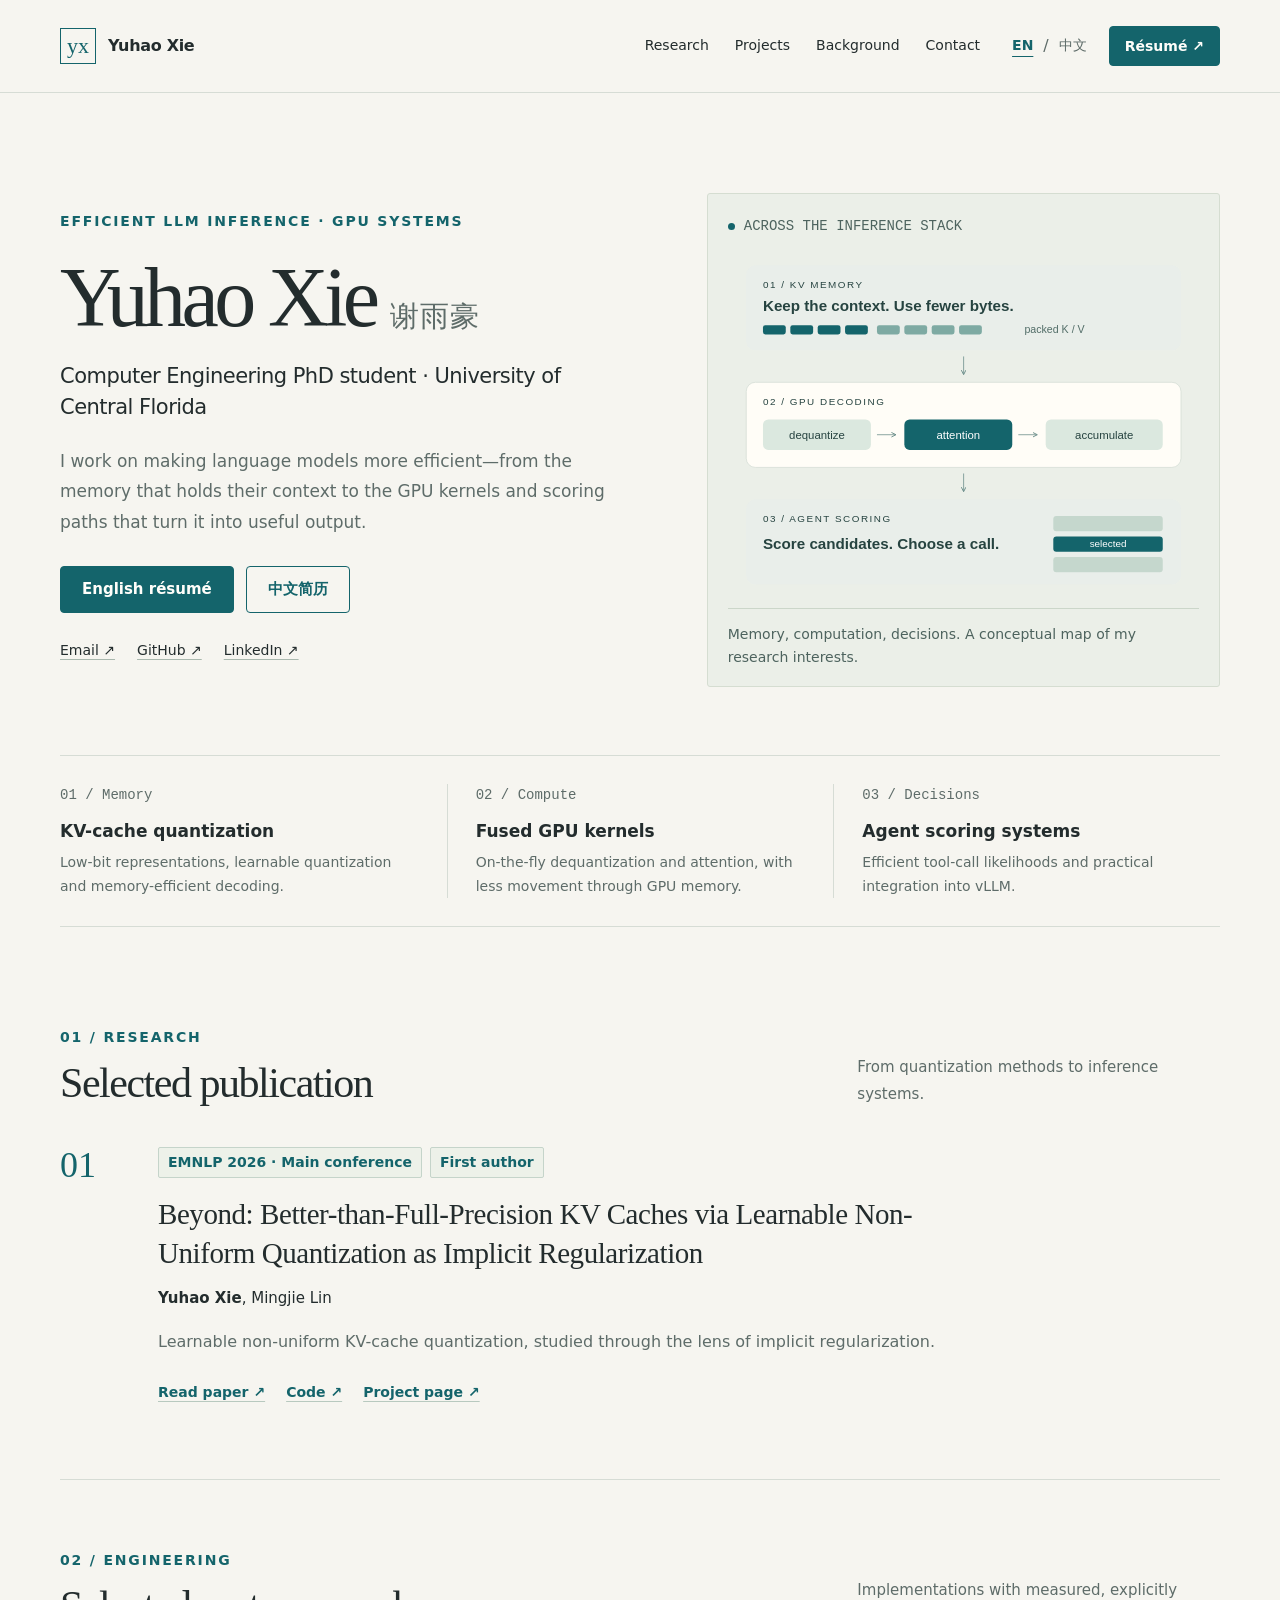
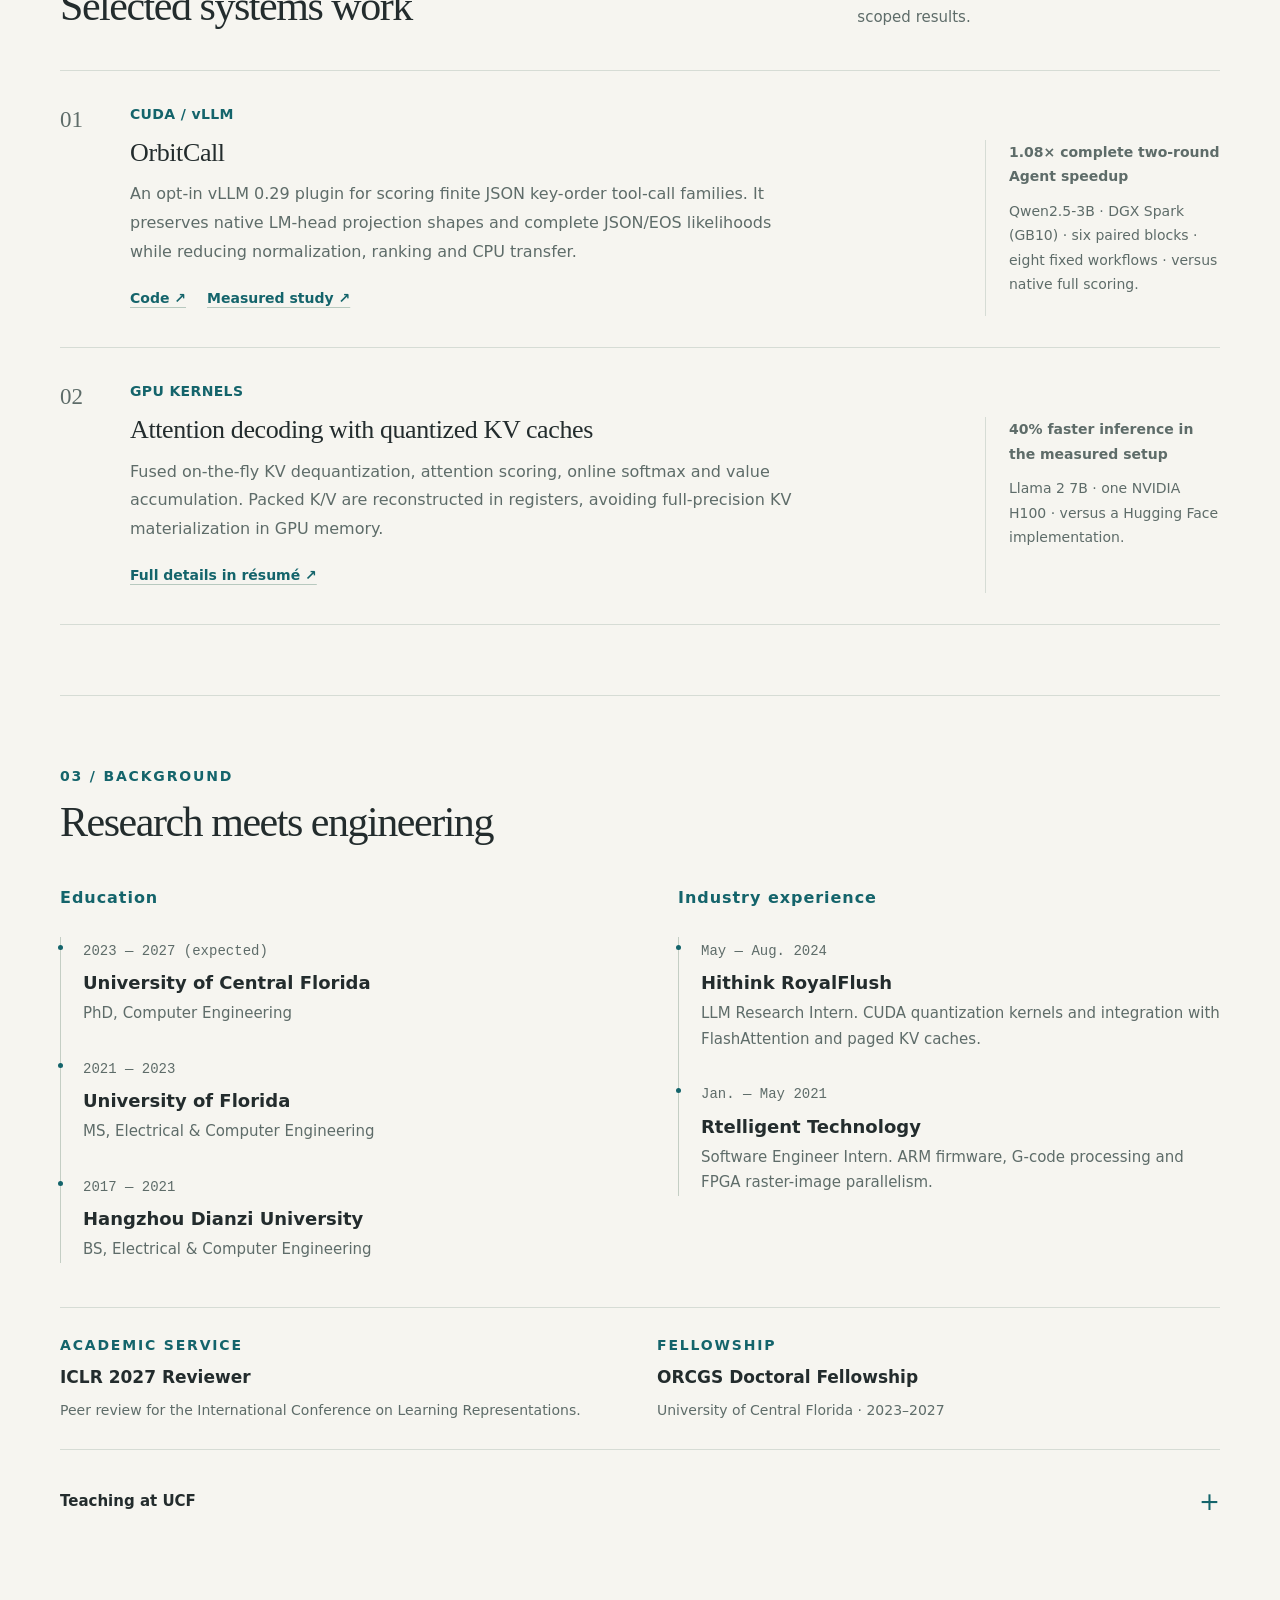
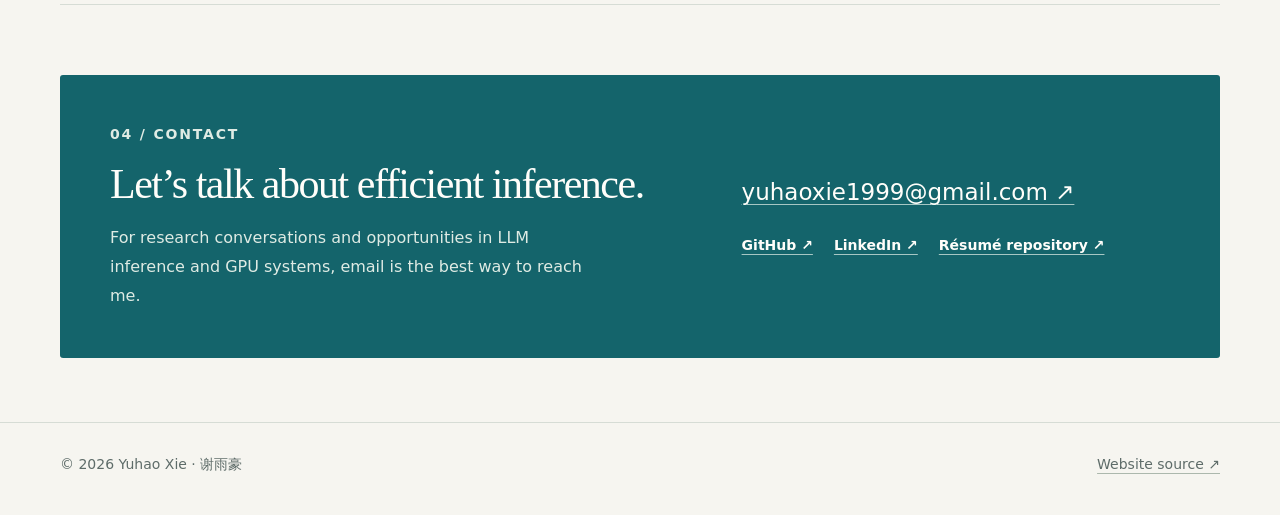
==== index.html @ 45a98099 "Launch bilingual academic website" ====
<!doctype html>
<html lang="en">
<head>
  <meta charset="utf-8"><meta name="viewport" content="width=device-width, initial-scale=1">
  <title>Yuhao Xie | LLM Inference &amp; GPU Systems</title><meta name="description" content="Yuhao Xie, Computer Engineering PhD student at UCF. Research in efficient LLM inference, KV-cache quantization, CUDA kernels and Agent scoring.">
  <meta name="theme-color" content="#14646b"><meta name="color-scheme" content="light">
  <link rel="canonical" href="https://wsxhjnb1.github.io/"><link rel="alternate" hreflang="en" href="https://wsxhjnb1.github.io/"><link rel="alternate" hreflang="zh-CN" href="https://wsxhjnb1.github.io/zh/"><link rel="alternate" hreflang="x-default" href="https://wsxhjnb1.github.io/">
  <meta property="og:type" content="website"><meta property="og:title" content="Yuhao Xie | LLM Inference &amp; GPU Systems"><meta property="og:description" content="Yuhao Xie, Computer Engineering PhD student at UCF. Research in efficient LLM inference, KV-cache quantization, CUDA kernels and Agent scoring."><meta property="og:url" content="https://wsxhjnb1.github.io/">
  <link rel="icon" href="assets/favicon.svg" type="image/svg+xml"><link rel="stylesheet" href="assets/styles.css">
</head>
<body>
<a class="skip-link" href="#main">Skip to content</a>
<header class="site-header"><div class="container header-inner">
  <a class="brand" href="./" aria-label="Yuhao Xie"><span class="brand-mark" aria-hidden="true">yx</span><span class="brand-name">Yuhao Xie</span></a>
  <nav class="site-nav" aria-label="Main navigation"><a href="#research" class="">Research</a><a href="#projects" class="">Projects</a><a href="#background" class="">Background</a><a href="#contact" class="">Contact</a></nav>
  <div class="header-actions"><div class="language-switch" aria-label="Language"><a href="./" lang="en" aria-current="page">EN</a><span aria-hidden="true">/</span><a href="zh/" lang="zh-CN">中文</a></div><a href="assets/resume/yuhao_xie_resume_en.pdf" class="button button-small">Résumé ↗</a></div>
</div></header>
<main id="main"><div class="container">
  <section class="hero" aria-labelledby="name"><div class="hero-copy">
    <p class="eyebrow">EFFICIENT LLM INFERENCE · GPU SYSTEMS</p><h1 id="name" class="name">Yuhao Xie<span class="native-name">谢雨豪</span></h1>
    <p class="hero-role">Computer Engineering PhD student · University of Central Florida</p><p class="hero-lead">I work on making language models more efficient—from the memory that holds their context to the GPU kernels and scoring paths that turn it into useful output.</p>
    <div class="hero-actions"><a href="assets/resume/yuhao_xie_resume_en.pdf" class="button">English résumé</a><a href="assets/resume/yuhao_xie_resume_zh.pdf" class="button button-outline">中文简历</a></div>
    <div class="hero-links"><a href="mailto:yuhaoxie1999@gmail.com" class="">Email ↗</a><a href="https://github.com/wsxhjnb1" class="">GitHub ↗</a><a href="https://www.linkedin.com/in/yuhao-xie/" class="">LinkedIn ↗</a></div>
  </div><aside class="hero-figure" aria-label="Research focus"><div class="figure-topline"><span class="status-dot" aria-hidden="true"></span>ACROSS THE INFERENCE STACK</div><svg class="focus-diagram" viewBox="0 0 620 470" role="img" aria-labelledby="diagram-title diagram-desc">
<title id="diagram-title">Memory, compute and decisions</title>
<desc id="diagram-desc">A conceptual research map linking compact KV memory, fused GPU decoding, and Agent tool-call scoring. This is not a benchmark chart.</desc>
<defs><marker id="arrow" markerWidth="7" markerHeight="7" refX="5" refY="3" orient="auto"><path d="M0 0L6 3L0 6" fill="none" stroke="#668a87" stroke-width="1.2"/></marker></defs>
<g font-family="Segoe UI,Arial,sans-serif" fill="#264340">
<rect x="24" y="24" width="572" height="112" rx="12" fill="#e9eeea"/>
<text x="46" y="54" font-size="13" letter-spacing="2">01 / KV MEMORY</text>
<text x="46" y="84" font-size="20" font-weight="600">Keep the context. Use fewer bytes.</text>
<g fill="#14646b"><rect x="46" y="103" width="30" height="12" rx="3"/><rect x="82" y="103" width="30" height="12" rx="3"/><rect x="118" y="103" width="30" height="12" rx="3"/><rect x="154" y="103" width="30" height="12" rx="3"/></g>
<g fill="#7eaaa3"><rect x="196" y="103" width="30" height="12" rx="3"/><rect x="232" y="103" width="30" height="12" rx="3"/><rect x="268" y="103" width="30" height="12" rx="3"/><rect x="304" y="103" width="30" height="12" rx="3"/></g>
<text x="390" y="113" font-size="14" fill="#526d68">packed K / V</text>
<path d="M310 144V167" stroke="#668a87" fill="none" marker-end="url(#arrow)"/>
<rect x="24" y="178" width="572" height="112" rx="12" fill="#fffdf7" stroke="#d4ddd5"/>
<text x="46" y="208" font-size="13" letter-spacing="2">02 / GPU DECODING</text>
<rect x="46" y="227" width="142" height="40" rx="7" fill="#dbe8df"/><text x="117" y="252" text-anchor="middle" font-size="15">dequantize</text>
<path d="M196 247H220" stroke="#668a87" fill="none" marker-end="url(#arrow)"/>
<rect x="232" y="227" width="142" height="40" rx="7" fill="#14646b"/><text x="303" y="252" text-anchor="middle" font-size="15" fill="white">attention</text>
<path d="M382 247H406" stroke="#668a87" fill="none" marker-end="url(#arrow)"/>
<rect x="418" y="227" width="154" height="40" rx="7" fill="#dbe8df"/><text x="495" y="252" text-anchor="middle" font-size="15">accumulate</text>
<path d="M310 298V321" stroke="#668a87" fill="none" marker-end="url(#arrow)"/>
<rect x="24" y="332" width="572" height="112" rx="12" fill="#e9eeea"/>
<text x="46" y="362" font-size="13" letter-spacing="2">03 / AGENT SCORING</text>
<text x="46" y="398" font-size="20" font-weight="600">Score candidates. Choose a call.</text>
<g transform="translate(428 354)"><rect width="144" height="20" rx="4" fill="#c5d7cd"/><rect y="27" width="144" height="20" rx="4" fill="#14646b"/><rect y="54" width="144" height="20" rx="4" fill="#c5d7cd"/><text x="72" y="41" text-anchor="middle" font-size="13" fill="white">selected</text></g>
</g></svg><p class="figure-caption">Memory, computation, decisions. A conceptual map of my research interests.</p></aside></section>
  <div class="research-strip"><div class="research-topic"><span class="topic-number">01 / Memory</span><h3>KV-cache quantization</h3><p>Low-bit representations, learnable quantization and memory-efficient decoding.</p></div><div class="research-topic"><span class="topic-number">02 / Compute</span><h3>Fused GPU kernels</h3><p>On-the-fly dequantization and attention, with less movement through GPU memory.</p></div><div class="research-topic"><span class="topic-number">03 / Decisions</span><h3>Agent scoring systems</h3><p>Efficient tool-call likelihoods and practical integration into vLLM.</p></div></div>
  <section class="section" id="research"><div class="section-heading"><div><p class="eyebrow">01 / RESEARCH</p><h2>Selected publication</h2></div><p class="section-note">From quantization methods to inference systems.</p></div>
    <article class="publication"><span class="publication-index" aria-hidden="true">01</span><div class="publication-body"><div class="publication-meta"><span>EMNLP 2026 · Main conference</span><span>First author</span></div>
    <h3 class="publication-title"><a href="https://wsxhjnb1.github.io/Beyond-KV-Cache/paper/Beyond.pdf" class="">Beyond: Better-than-Full-Precision KV Caches via Learnable Non-Uniform Quantization as Implicit Regularization</a></h3>
    <p class="authors"><strong>Yuhao Xie</strong>, Mingjie Lin</p><p class="publication-summary">Learnable non-uniform KV-cache quantization, studied through the lens of implicit regularization.</p>
    <div class="inline-links"><a href="https://wsxhjnb1.github.io/Beyond-KV-Cache/paper/Beyond.pdf" class="">Read paper ↗</a><a href="https://github.com/wsxhjnb1/Beyond-KV-Cache" class="">Code ↗</a><a href="https://wsxhjnb1.github.io/Beyond-KV-Cache/" class="">Project page ↗</a></div></div></article>
  </section>
  <section class="section" id="projects"><div class="section-heading"><div><p class="eyebrow">02 / ENGINEERING</p><h2>Selected systems work</h2></div><p class="section-note">Implementations with measured, explicitly scoped results.</p></div>
    <div class="work-list"><article class="work-row"><span class="work-number">01</span><div class="work-content"><p class="work-tag">CUDA / vLLM</p><h3>OrbitCall</h3><p>An opt-in vLLM 0.29 plugin for scoring finite JSON key-order tool-call families. It preserves native LM-head projection shapes and complete JSON/EOS likelihoods while reducing normalization, ranking and CPU transfer.</p><div class="work-note"><strong>1.08× complete two-round Agent speedup</strong><p>Qwen2.5-3B · DGX Spark (GB10) · six paired blocks · eight fixed workflows · versus native full scoring.</p></div><div class="inline-links"><a href="https://github.com/wsxhjnb1/OrbitCall" class="">Code ↗</a><a href="https://github.com/wsxhjnb1/OrbitCall/blob/main/evidence/vllm_agent/RESULTS.md" class="">Measured study ↗</a></div></div></article>
    <article class="work-row"><span class="work-number">02</span><div class="work-content"><p class="work-tag">GPU KERNELS</p><h3>Attention decoding with quantized KV caches</h3><p>Fused on-the-fly KV dequantization, attention scoring, online softmax and value accumulation. Packed K/V are reconstructed in registers, avoiding full-precision KV materialization in GPU memory.</p><div class="work-note"><strong>40% faster inference in the measured setup</strong><p>Llama 2 7B · one NVIDIA H100 · versus a Hugging Face implementation.</p></div><div class="inline-links"><a href="assets/resume/yuhao_xie_resume_en.pdf" class="">Full details in résumé ↗</a></div></div></article></div>
  </section>
  <section class="section" id="background"><div class="section-heading"><div><p class="eyebrow">03 / BACKGROUND</p><h2>Research meets engineering</h2></div></div>
    <div class="background-grid"><div class="background-block"><h3>Education</h3><div class="timeline"><div class="timeline-item"><span class="timeline-date">2023 — 2027 (expected)</span><h4>University of Central Florida</h4><p>PhD, Computer Engineering</p></div><div class="timeline-item"><span class="timeline-date">2021 — 2023</span><h4>University of Florida</h4><p>MS, Electrical &amp; Computer Engineering</p></div><div class="timeline-item"><span class="timeline-date">2017 — 2021</span><h4>Hangzhou Dianzi University</h4><p>BS, Electrical &amp; Computer Engineering</p></div></div></div><div class="background-block"><h3>Industry experience</h3><div class="timeline"><div class="timeline-item"><span class="timeline-date">May — Aug. 2024</span><h4>Hithink RoyalFlush</h4><p>LLM Research Intern. CUDA quantization kernels and integration with FlashAttention and paged KV caches.</p></div><div class="timeline-item"><span class="timeline-date">Jan. — May 2021</span><h4>Rtelligent Technology</h4><p>Software Engineer Intern. ARM firmware, G-code processing and FPGA raster-image parallelism.</p></div></div></div></div>
    <div class="service-row"><div class="service-item"><p class="eyebrow">ACADEMIC SERVICE</p><strong>ICLR 2027 Reviewer</strong><p>Peer review for the International Conference on Learning Representations.</p></div><div class="service-item"><p class="eyebrow">FELLOWSHIP</p><strong>ORCGS Doctoral Fellowship</strong><p>University of Central Florida · 2023–2027</p></div></div>
    <details class="teaching-details"><summary>Teaching at UCF</summary><div class="teaching-columns"><div class="teaching-group"><h4>Instructor</h4><ul><li>Aug.–Dec. 2026 · Digital Systems (EEE3342C), Computer Organization (EEL3801C)</li><li>Aug. 2024–May 2025 · Computer Organization Lab</li></ul></div><div class="teaching-group"><h4>Teaching Assistant</h4><ul><li>Aug.–Dec. 2026 · Hardware Security and Trusted Circuit Design (EEE4346C)</li><li>May–Aug. 2025 · Junior Design</li></ul></div></div></details>
  </section>
  <section class="section" id="contact"><div class="contact-panel"><p class="eyebrow">04 / CONTACT</p><h2>Let’s talk about efficient inference.</h2><p>For research conversations and opportunities in LLM inference and GPU systems, email is the best way to reach me.</p><div class="contact-links"><a href="mailto:yuhaoxie1999@gmail.com" class="email-link">yuhaoxie1999@gmail.com ↗</a><div class="inline-links"><a href="https://github.com/wsxhjnb1" class="">GitHub ↗</a><a href="https://www.linkedin.com/in/yuhao-xie/" class="">LinkedIn ↗</a><a href="https://github.com/wsxhjnb1/resume" class="">Résumé repository ↗</a></div></div></div></section>
</div></main>
<footer class="site-footer"><div class="container footer-inner"><p>© 2026 Yuhao Xie · 谢雨豪</p><a href="https://github.com/wsxhjnb1/wsxhjnb1.github.io" class="">Website source ↗</a></div></footer>
</body></html>
---- assets/styles.css ----
/* Shared English / Chinese academic site. No external font dependencies. */
:root {
  color-scheme: light;
  --paper: #f6f5f0;
  --ink: #232c2d;
  --teal: #14646b;
  --muted: #5e6c69;
  --rule: #d6dcd5;
  --wash: #ebefe8;
  --white: #fffefa;
  --sans: system-ui, -apple-system, BlinkMacSystemFont, "Segoe UI", "Microsoft YaHei", sans-serif;
  --display: Georgia, "Times New Roman", serif;
  --mono: "SFMono-Regular", Consolas, "Liberation Mono", monospace;
  --content: 1160px;
}

*,
*::before,
*::after {
  box-sizing: border-box;
}

html {
  scroll-behavior: smooth;
  scroll-padding-top: 112px;
  -webkit-text-size-adjust: 100%;
}

body {
  margin: 0;
  background: var(--paper);
  color: var(--ink);
  font-family: var(--sans);
  font-size: 16px;
  line-height: 1.65;
  overflow-wrap: break-word;
  -webkit-font-smoothing: antialiased;
}

::selection {
  color: var(--ink);
  background: #cce1d8;
}

a {
  color: inherit;
  text-decoration-thickness: 1px;
  text-underline-offset: 4px;
}

a:hover {
  color: var(--teal);
}

a,
button,
summary {
  -webkit-tap-highlight-color: #14646b20;
}

:focus-visible {
  outline: 2px solid var(--teal);
  outline-offset: 5px;
  border-radius: 2px;
}

img,
svg {
  display: block;
  max-width: 100%;
}

button,
input,
textarea {
  font: inherit;
}

.container {
  width: min(var(--content), calc(100% - 80px));
  margin-inline: auto;
}

.skip-link {
  position: fixed;
  z-index: 100;
  top: 16px;
  left: 16px;
  padding: 12px 20px;
  background: var(--ink);
  color: var(--white);
  transform: translateY(-160%);
  text-decoration: none;
}

.skip-link:focus {
  transform: translateY(0);
  color: var(--white);
}

.site-header {
  position: sticky;
  z-index: 40;
  top: 0;
  border-bottom: 1px solid var(--rule);
  background: #f6f5f0f2;
  -webkit-backdrop-filter: blur(14px);
  backdrop-filter: blur(14px);
}

.header-inner {
  display: flex;
  align-items: center;
  gap: 30px;
  min-height: 92px;
  padding-block: 18px;
}

.brand {
  display: inline-flex;
  flex: 0 0 auto;
  align-items: center;
  gap: 12px;
  min-height: 44px;
  text-decoration: none;
}

.brand-mark {
  display: inline-grid;
  width: 36px;
  height: 36px;
  place-items: center;
  border: 1px solid var(--teal);
  color: var(--teal);
  font-family: var(--display);
  font-size: 22px;
  line-height: 1;
}

.brand-name {
  font-size: 16px;
  font-weight: 650;
  letter-spacing: -.02em;
}

.site-nav {
  display: flex;
  flex-wrap: wrap;
  align-items: center;
  gap: 26px;
  margin-left: auto;
}

.site-nav a {
  display: inline-flex;
  align-items: center;
  min-height: 40px;
  font-size: 14px;
  font-weight: 500;
  text-decoration: none;
}

.site-nav a:hover,
.site-nav a[aria-current="page"] {
  color: var(--teal);
  text-decoration: underline;
  text-underline-offset: 7px;
}

.header-actions {
  display: flex;
  flex: 0 0 auto;
  align-items: center;
  gap: 20px;
}

.language-switch {
  display: inline-flex;
  align-items: center;
  gap: 8px;
  color: var(--muted);
  white-space: nowrap;
}

.language-switch a {
  display: inline-flex;
  min-height: 40px;
  align-items: center;
  padding-inline: 2px;
  font-size: 14px;
  text-decoration: none;
}

.language-switch a[aria-current="page"] {
  color: var(--teal);
  font-weight: 700;
  text-decoration: underline;
  text-underline-offset: 6px;
}

.button {
  display: inline-flex;
  align-items: center;
  justify-content: center;
  gap: 8px;
  min-height: 46px;
  padding: 12px 21px;
  border: 1px solid var(--teal);
  border-radius: 4px;
  background: var(--teal);
  color: var(--white);
  font-size: 15px;
  font-weight: 600;
  line-height: 1.35;
  text-align: center;
  text-decoration: none;
  transition: background-color 160ms ease, border-color 160ms ease, color 160ms ease;
}

.button:hover {
  border-color: #0e4b50;
  background: #0e4b50;
  color: var(--white);
}

.button-outline {
  background: transparent;
  color: var(--teal);
}

.button-outline:hover {
  border-color: var(--teal);
  background: #e2ebe4;
  color: var(--teal);
}

.button-small {
  min-height: 40px;
  padding: 9px 15px;
  font-size: 14px;
}

.hero {
  display: grid;
  grid-template-columns: minmax(0, 1.06fr) minmax(0, .94fr);
  align-items: center;
  gap: 68px;
  padding-block: 100px 68px;
}

.hero-copy,
.hero-figure,
.publication,
.work-content,
.work-note,
.background-block,
.service-item,
.contact-links {
  min-width: 0;
}

.eyebrow {
  margin: 0;
  color: var(--teal);
  font-size: 14px;
  font-weight: 650;
  letter-spacing: .13em;
  line-height: 1.5;
  text-transform: uppercase;
}

h1.name {
  margin: 22px 0 19px;
  font-family: var(--display);
  font-size: clamp(62px, 6.6vw, 84px);
  font-weight: 400;
  letter-spacing: -.055em;
  line-height: 1.04;
}

.native-name {
  display: inline-block;
  margin-left: .5em;
  color: var(--muted);
  font-family: var(--sans);
  font-size: .34em;
  font-weight: 400;
  letter-spacing: .04em;
  line-height: 1.6;
  vertical-align: baseline;
}

.hero-role {
  margin: 0;
  font-size: 21px;
  font-weight: 500;
  line-height: 1.5;
  letter-spacing: -.025em;
}

.hero-lead {
  max-width: 55ch;
  margin: 22px 0 0;
  color: var(--muted);
  font-size: 17px;
  line-height: 1.8;
}

.hero-lead a {
  color: var(--teal);
}

.hero-actions {
  display: flex;
  flex-wrap: wrap;
  gap: 12px;
  margin-top: 29px;
}

.hero-links {
  display: flex;
  flex-wrap: wrap;
  gap: 8px 22px;
  margin-top: 20px;
  font-size: 14px;
}

.hero-links a {
  display: inline-flex;
  align-items: center;
  min-height: 36px;
  text-decoration-color: #a9b8ae;
}

.hero-figure {
  margin: 0;
  padding: 22px 20px 18px;
  border: 1px solid #d5ddd1;
  border-radius: 3px;
  background: var(--wash);
}

.figure-topline {
  display: flex;
  align-items: center;
  gap: 9px;
  color: #4d635e;
  font-family: var(--mono);
  font-size: 14px;
  line-height: 1.5;
}

.status-dot {
  display: inline-block;
  flex: 0 0 7px;
  width: 7px;
  height: 7px;
  border-radius: 50%;
  background: var(--teal);
}

.focus-diagram {
  width: 100%;
  height: auto;
  margin: 10px 0 4px;
}

.figure-caption {
  margin: 0;
  padding-top: 14px;
  border-top: 1px solid #cbd6c9;
  color: #4d635e;
  font-size: 14px;
  line-height: 1.6;
}

.research-strip {
  display: grid;
  grid-template-columns: repeat(3, minmax(0, 1fr));
  margin-bottom: 30px;
  padding-block: 28px;
  border-block: 1px solid var(--rule);
}

.research-topic {
  display: block;
  padding-right: 28px;
}

.research-topic + .research-topic {
  padding-left: 28px;
  border-left: 1px solid var(--rule);
}

.topic-number {
  display: block;
  margin-bottom: 12px;
  color: var(--muted);
  font-family: var(--mono);
  font-size: 14px;
}

.research-topic h3 {
  grid-column: 2;
  margin: 0 0 7px;
  font-size: 17px;
  font-weight: 600;
  line-height: 1.45;
}

.research-topic p {
  grid-column: 2;
  margin: 0;
  color: var(--muted);
  font-size: 14px;
  line-height: 1.7;
}

.section {
  padding-block: 70px;
  border-bottom: 1px solid var(--rule);
  scroll-margin-top: 112px;
}

.section-heading {
  display: grid;
  grid-template-columns: minmax(0, 1fr) minmax(0, .82fr);
  column-gap: 60px;
  margin-bottom: 38px;
}

.section-heading .eyebrow,
.section-heading h2 {
  grid-column: 1;
}

.section-heading h2 {
  margin: 11px 0 0;
  font-family: var(--display);
  font-size: 42px;
  font-weight: 400;
  letter-spacing: -.035em;
  line-height: 1.18;
}

.section-note {
  grid-column: 2;
  grid-row: 1 / 3;
  align-self: end;
  justify-self: end;
  max-width: 38ch;
  margin: 0 0 2px;
  color: var(--muted);
  font-size: 15px;
  line-height: 1.75;
}

.publication {
  position: relative;
  padding-left: 98px;
}

.publication-index {
  position: absolute;
  top: -5px;
  left: 0;
  color: var(--teal);
  font-family: var(--display);
  font-size: 36px;
  line-height: 1.3;
}

.publication-meta {
  display: flex;
  flex-wrap: wrap;
  gap: 8px;
  color: var(--teal);
  font-size: 14px;
  font-weight: 600;
}

.publication-meta span {
  padding: 3px 9px;
  border: 1px solid #c5d4ca;
  border-radius: 2px;
  background: #edf1e9;
}

.publication-title {
  max-width: 54ch;
  margin: 17px 0 13px;
  font-family: var(--display);
  font-size: 29px;
  font-weight: 400;
  letter-spacing: -.015em;
  line-height: 1.34;
}

.publication-title a {
  text-decoration: none;
}

.publication-title a:hover {
  text-decoration: underline;
}

.authors {
  margin: 0;
  font-size: 15px;
}

.publication-summary {
  max-width: 85ch;
  margin: 18px 0;
  color: var(--muted);
  font-size: 16px;
  line-height: 1.8;
}

.inline-links {
  display: flex;
  flex-wrap: wrap;
  gap: 6px 21px;
  margin-top: 15px;
}

.inline-links a {
  display: inline-flex;
  align-items: center;
  gap: 6px;
  min-height: 34px;
  color: var(--teal);
  font-size: 14px;
  font-weight: 600;
  text-decoration-color: #b8c9bf;
}

.inline-links a:hover {
  text-decoration-color: var(--teal);
}

.work-list {
  border-top: 1px solid var(--rule);
}

.work-row {
  display: grid;
  grid-template-columns: 42px minmax(0, 1fr);
  align-items: start;
  gap: 28px;
  padding-block: 31px;
  border-bottom: 1px solid var(--rule);
}

.work-number {
  padding-top: 2px;
  color: var(--muted);
  font-family: var(--display);
  font-size: 23px;
  line-height: 1.4;
}

.work-content {
  display: grid;
  grid-template-columns: minmax(0, 1fr) minmax(200px, 235px);
  column-gap: 44px;
}

.work-content > .work-tag {
  grid-column: 1 / -1;
  margin: 0 0 10px;
  color: var(--teal);
  font-size: 14px;
  font-weight: 600;
}

.work-content > h3,
.work-content > p,
.work-content > .inline-links {
  grid-column: 1;
}

.work-content > .work-note {
  grid-column: 2;
  grid-row: 2 / 5;
}

.work-content h3 {
  margin: 0 0 11px;
  font-family: var(--display);
  font-size: 26px;
  font-weight: 400;
  letter-spacing: -.015em;
  line-height: 1.25;
}

.work-content h3 a {
  text-decoration: none;
}

.work-content h3 a:hover {
  text-decoration: underline;
}

.work-content p {
  max-width: 66ch;
  margin: 0;
  color: var(--muted);
  font-size: 16px;
  line-height: 1.8;
}

.work-note {
  margin: 3px 0 0;
  padding-left: 23px;
  border-left: 1px solid var(--rule);
  color: var(--muted);
  font-size: 14px;
  line-height: 1.75;
}

.work-note p {
  margin: 10px 0 0;
  font-size: 14px;
  line-height: 1.75;
}

.work-tag {
  display: inline-block;
  margin-bottom: 7px;
  color: var(--teal);
  font-size: 14px;
  font-weight: 600;
  letter-spacing: .025em;
}

.work-row > .inline-links {
  grid-column: 2;
  margin-top: -14px;
}

.work-row > .work-tag {
  grid-column: 3;
}

.background-grid {
  display: grid;
  grid-template-columns: repeat(2, minmax(0, 1fr));
  gap: 76px;
}

.background-block > h3 {
  margin: 0;
  color: var(--teal);
  font-size: 16px;
  font-weight: 650;
  letter-spacing: .06em;
}

.timeline {
  margin-top: 25px;
  border-left: 1px solid #c4cec4;
}

.timeline-item {
  position: relative;
  padding: 0 0 28px 22px;
}

.timeline-item::before {
  position: absolute;
  top: 8px;
  left: -3px;
  width: 5px;
  height: 5px;
  border-radius: 50%;
  background: var(--teal);
  content: "";
}

.timeline-item:last-child {
  padding-bottom: 0;
}

.timeline-date {
  color: var(--muted);
  font-family: var(--mono);
  font-size: 14px;
}

.timeline-item h4 {
  margin: 6px 0 5px;
  font-size: 18px;
  font-weight: 600;
  line-height: 1.5;
}

.timeline-item p {
  margin: 0;
  color: var(--muted);
  font-size: 15px;
  line-height: 1.7;
}

.service-row {
  display: grid;
  grid-template-columns: repeat(auto-fit, minmax(220px, 1fr));
  gap: 34px;
  margin-top: 44px;
  padding-block: 26px;
  border-block: 1px solid var(--rule);
}

.service-item strong {
  display: block;
  margin-top: 8px;
  font-size: 17px;
  font-weight: 600;
  line-height: 1.5;
}

.service-item p {
  margin: 8px 0 0;
  color: var(--muted);
  font-size: 14px;
  line-height: 1.7;
}

.service-item p.eyebrow {
  margin-top: 0;
  color: var(--teal);
}

.teaching-details {
  margin-top: 19px;
}

.teaching-details > summary {
  display: flex;
  align-items: center;
  justify-content: space-between;
  gap: 20px;
  min-height: 48px;
  padding-block: 12px;
  cursor: pointer;
  font-size: 15px;
  font-weight: 600;
  list-style: none;
}

.teaching-details > summary::-webkit-details-marker {
  display: none;
}

.teaching-details > summary::after {
  color: var(--teal);
  content: "+";
  font-size: 25px;
  font-weight: 400;
}

.teaching-details[open] > summary::after {
  content: "−";
}

.teaching-columns {
  display: grid;
  grid-template-columns: repeat(2, minmax(0, 1fr));
  gap: 44px;
  padding-block: 14px 4px;
}

.teaching-group h4 {
  margin: 0 0 13px;
  font-size: 16px;
  font-weight: 600;
}

.teaching-group ul {
  margin: 0;
  padding-left: 20px;
}

.teaching-group li {
  margin-bottom: 8px;
  color: var(--muted);
  font-size: 14px;
  line-height: 1.75;
}

#contact {
  padding-bottom: 64px;
  border-bottom: 0;
}

.contact-panel {
  display: grid;
  grid-template-columns: minmax(0, 1.15fr) minmax(0, .85fr);
  column-gap: 52px;
  padding: 47px 50px;
  border-radius: 3px;
  background: var(--teal);
  color: var(--white);
}

.contact-panel h2 {
  margin: 0 0 15px;
  font-family: var(--display);
  font-size: 42px;
  font-weight: 400;
  letter-spacing: -.035em;
  line-height: 1.2;
}

.contact-panel > .eyebrow,
.contact-panel > h2,
.contact-panel > p {
  grid-column: 1;
}

.contact-panel > .eyebrow {
  margin-bottom: 12px;
  color: #dfebe4;
  font-size: 14px;
}

.contact-panel p {
  max-width: 49ch;
  margin: 0;
  color: #dfebe4;
  font-size: 16px;
  line-height: 1.8;
}

.contact-links {
  grid-column: 2;
  grid-row: 1 / 4;
  align-self: center;
}

.email-link {
  display: inline-block;
  max-width: 100%;
  padding-block: 5px;
  color: var(--white);
  font-size: clamp(18px, 1.85vw, 23px);
  font-weight: 500;
  line-height: 1.5;
  overflow-wrap: anywhere;
  text-decoration-color: #a7c7c4;
}

.contact-panel .inline-links {
  margin-top: 14px;
}

.contact-panel a,
.contact-panel .inline-links a {
  color: var(--white);
  text-decoration-color: #a7c7c4;
}

.contact-panel a:hover {
  color: #fff;
  text-decoration-color: #fff;
}

.contact-panel :focus-visible {
  outline-color: var(--white);
}

.site-footer {
  padding-block: 24px 32px;
  border-top: 1px solid var(--rule);
  color: var(--muted);
  font-size: 14px;
}

.footer-inner {
  display: flex;
  flex-wrap: wrap;
  align-items: center;
  justify-content: space-between;
  gap: 10px 28px;
}

.footer-inner p {
  margin: 0;
}

.footer-inner a {
  display: inline-flex;
  align-items: center;
  min-height: 36px;
  text-decoration-color: #acb8ad;
}

html[lang="zh-CN"] h1.name,
html[lang="zh-CN"] .section-heading h2,
html[lang="zh-CN"] .contact-panel h2 {
  font-family: "Microsoft YaHei", "PingFang SC", var(--sans);
  font-weight: 500;
  letter-spacing: -.04em;
  line-height: 1.3;
}

html[lang="zh-CN"] .native-name {
  font-family: var(--display);
  letter-spacing: -.015em;
}

html[lang="zh-CN"] .hero-lead,
html[lang="zh-CN"] .publication-summary,
html[lang="zh-CN"] .work-content p {
  line-height: 1.95;
}

html[lang="zh-CN"] .eyebrow {
  letter-spacing: .08em;
}

@media (max-width: 1100px) {
  .header-inner { gap: 22px; }
  .site-nav { gap: 18px; }
  .header-actions { gap: 14px; }
  .hero { gap: 38px; padding-top: 76px; }
  .hero-role { font-size: 19px; }
  .research-topic { padding-right: 20px; }
  .research-topic + .research-topic { padding-left: 20px; }
  .work-row { grid-template-columns: 34px minmax(0, 1fr); gap: 23px; }
  .work-content { grid-template-columns: minmax(0, 1fr) 194px; column-gap: 28px; }
  .background-grid { gap: 48px; }
  .contact-panel { padding: 39px 35px; gap: 32px; }
}

@media (max-width: 900px) {
  html { scroll-padding-top: 150px; }
  .header-inner { flex-wrap: wrap; gap: 5px 22px; padding-block: 13px 10px; }
  .brand { margin-right: auto; }
  .site-nav { order: 3; flex-basis: 100%; justify-content: flex-start; margin-left: 0; }
  .section { scroll-margin-top: 150px; }
  .hero { gap: 26px; padding-top: 60px; }
  h1.name { font-size: 64px; }
  .hero-figure { padding-inline: 15px; }
  .section-heading { column-gap: 35px; }
}

@media (max-width: 760px) {
  .container { width: calc(100% - 40px); }
  .hero { grid-template-columns: minmax(0, 1fr); gap: 36px; padding-block: 52px 42px; }
  .hero-copy { max-width: 650px; }
  h1.name { font-size: clamp(48px, 9vw, 68px); }
  .hero-role { font-size: 20px; }
  .hero-lead { max-width: 62ch; }
  .hero-figure { padding: 20px 20px 17px; }
  .focus-diagram { max-width: 580px; margin-inline: auto; }
  .research-strip { grid-template-columns: minmax(0, 1fr); margin-bottom: 12px; padding-block: 5px; }
  .research-topic,
  .research-topic + .research-topic { padding: 20px 0; border-left: 0; }
  .research-topic + .research-topic { border-top: 1px solid var(--rule); }
  .research-topic h3 { font-size: 18px; }
  .research-topic p { max-width: 65ch; font-size: 15px; }
  .section { padding-block: 49px; }
  .section-heading { display: block; margin-bottom: 30px; }
  .section-heading h2 { font-size: 36px; }
  .section-note { max-width: 60ch; margin-top: 18px; }
  .publication { padding-left: 0; padding-top: 34px; }
  .publication-index { top: 0; font-size: 20px; }
  .publication-title { font-size: 27px; }
  .work-row { grid-template-columns: 28px minmax(0, 1fr); gap: 9px 15px; padding-block: 27px; }
  .work-content { display: block; }
  .work-content h3 { font-size: 25px; }
  .work-note { grid-column: 2; margin-top: 9px; padding-left: 0; border-left: 0; }
  .work-row > .work-tag,
  .work-row > .inline-links { grid-column: 2; margin-top: 8px; }
  .background-grid { grid-template-columns: minmax(0, 1fr); gap: 38px; }
  .service-row { gap: 24px; margin-top: 35px; }
  .service-item strong { font-size: 16px; }
  .teaching-columns { gap: 28px; }
  #contact { padding-bottom: 42px; }
  .contact-panel { grid-template-columns: minmax(0, 1fr); gap: 25px; padding: 32px 27px; }
  .contact-panel h2 { font-size: 36px; }
  .contact-links { grid-column: 1; grid-row: auto; }
  .email-link { font-size: 22px; }
}

@media (max-width: 540px) {
  html { scroll-padding-top: 153px; }
  .header-inner { display: grid; grid-template-columns: minmax(0, 1fr) auto; gap: 3px 10px; }
  .brand { gap: 8px; margin: 0; }
  .brand-mark { width: 30px; height: 30px; font-size: 19px; }
  .brand-name { font-size: 14px; }
  .header-actions { gap: 10px; }
  .language-switch { gap: 5px; }
  .language-switch a,
  .button-small { min-height: 44px; font-size: 14px; }
  .button-small { padding-inline: 10px; }
  .site-nav { grid-column: 1 / -1; gap: 8px 20px; }
  .site-nav a { min-height: 44px; font-size: 14px; }
  .hero { padding-top: 43px; gap: 30px; }
  h1.name { margin-block: 20px 17px; font-size: 48px; }
  .native-name { font-size: 20px; }
  .hero-role { font-size: 18px; }
  .hero-lead { font-size: 16px; }
  .hero-actions { gap: 10px; margin-top: 25px; }
  .hero-actions .button { padding-inline: 17px; }
  .hero-links { gap: 4px 20px; margin-top: 15px; }
  .hero-links a { min-height: 44px; }
  .hero-figure { padding: 18px 12px 15px; }
  .figure-topline,
  .figure-caption { font-size: 14px; }
  .section { scroll-margin-top: 153px; }
  .section-heading h2 { font-size: 34px; }
  .publication-title { font-size: 25px; }
  .publication-summary { font-size: 15px; }
  .inline-links { gap: 4px 19px; }
  .inline-links a { min-height: 44px; }
  .work-content h3 { font-size: 23px; }
  .work-content p { font-size: 15px; }
  .service-row { grid-template-columns: minmax(0, 1fr); gap: 24px; }
  .service-item p { max-width: 48ch; }
  .teaching-columns { grid-template-columns: minmax(0, 1fr); }
  .contact-panel { padding: 29px 22px; }
  .contact-panel h2 { font-size: 32px; }
  .contact-panel p { font-size: 15px; }
  .email-link { font-size: 18px; }
  .footer-inner { display: block; }
  .footer-inner p + p { margin-top: 8px; }
  .footer-inner a { min-height: 44px; }
}

@media (prefers-reduced-motion: reduce) {
  html { scroll-behavior: auto; }
  *,
  *::before,
  *::after {
    animation: none !important;
    transition: none !important;
  }
}
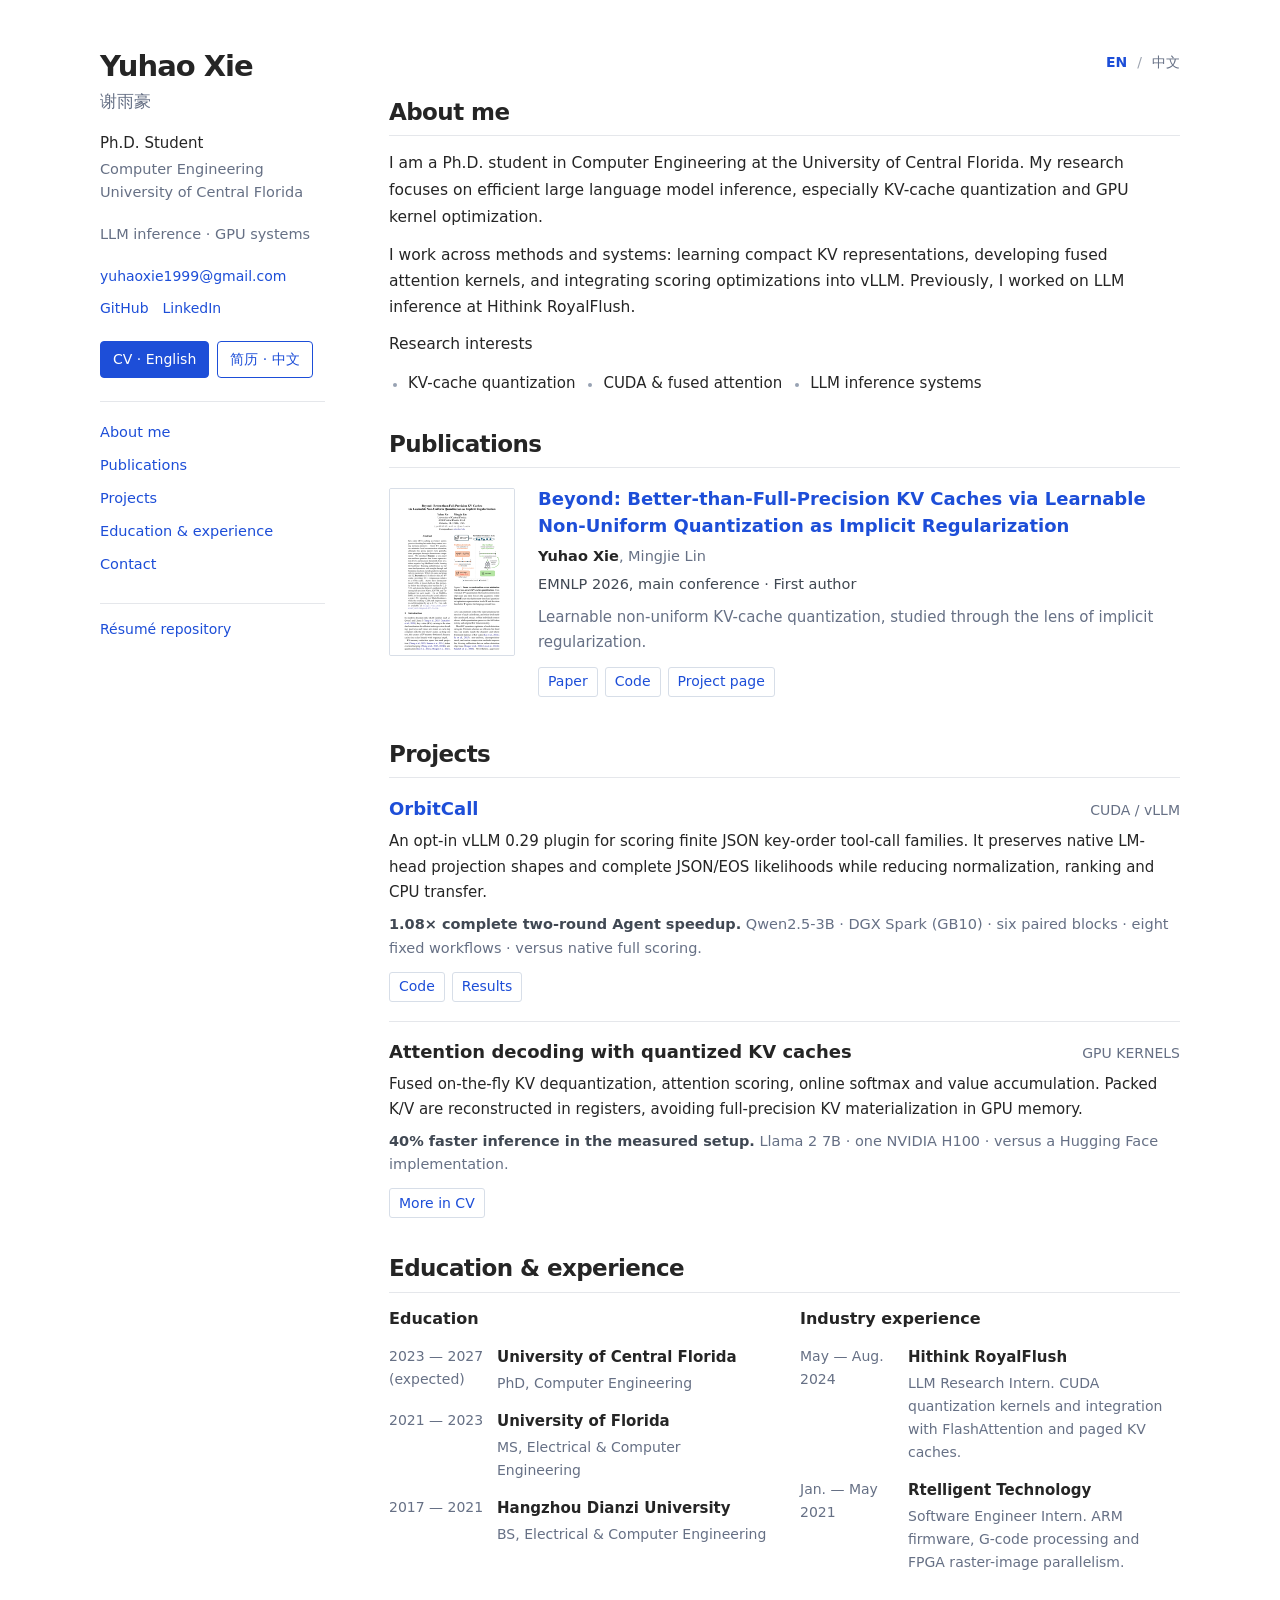
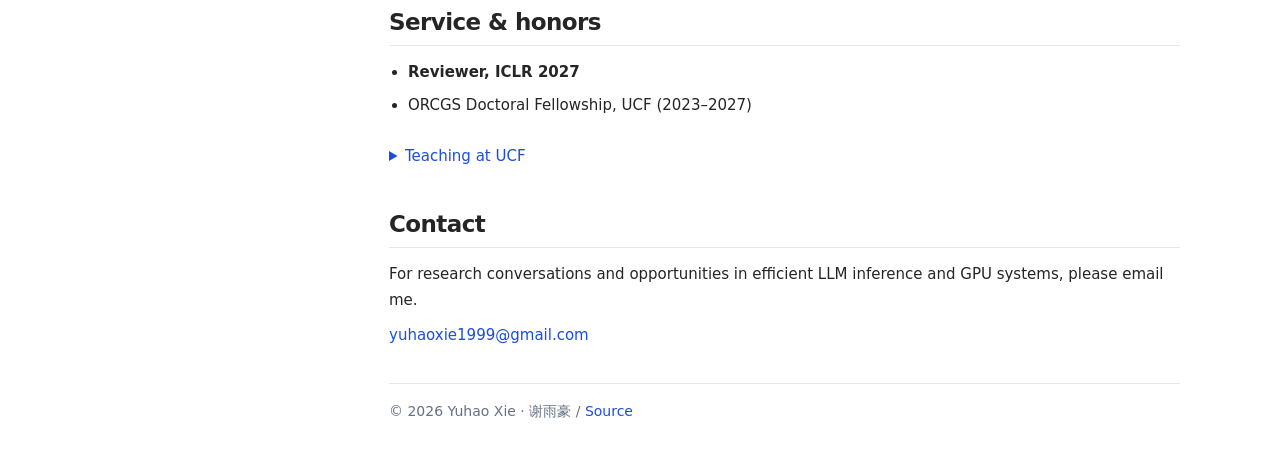
==== commit 215649b5: "Redesign as a compact blue academic profile" ====
--- a/index.html
+++ b/index.html
@@ -3,66 +3,58 @@
 <head>
   <meta charset="utf-8"><meta name="viewport" content="width=device-width, initial-scale=1">
   <title>Yuhao Xie | LLM Inference &amp; GPU Systems</title><meta name="description" content="Yuhao Xie, Computer Engineering PhD student at UCF. Research in efficient LLM inference, KV-cache quantization, CUDA kernels and Agent scoring.">
-  <meta name="theme-color" content="#14646b"><meta name="color-scheme" content="light">
+  <meta name="theme-color" content="#1d4ed8"><meta name="color-scheme" content="light">
   <link rel="canonical" href="https://wsxhjnb1.github.io/"><link rel="alternate" hreflang="en" href="https://wsxhjnb1.github.io/"><link rel="alternate" hreflang="zh-CN" href="https://wsxhjnb1.github.io/zh/"><link rel="alternate" hreflang="x-default" href="https://wsxhjnb1.github.io/">
   <meta property="og:type" content="website"><meta property="og:title" content="Yuhao Xie | LLM Inference &amp; GPU Systems"><meta property="og:description" content="Yuhao Xie, Computer Engineering PhD student at UCF. Research in efficient LLM inference, KV-cache quantization, CUDA kernels and Agent scoring."><meta property="og:url" content="https://wsxhjnb1.github.io/">
-  <link rel="icon" href="assets/favicon.svg" type="image/svg+xml"><link rel="stylesheet" href="assets/styles.css">
+  <link rel="icon" href="assets/favicon.svg?v=academic-20261105" type="image/svg+xml"><link rel="stylesheet" href="assets/styles.css?v=academic-20261105">
 </head>
 <body>
 <a class="skip-link" href="#main">Skip to content</a>
-<header class="site-header"><div class="container header-inner">
-  <a class="brand" href="./" aria-label="Yuhao Xie"><span class="brand-mark" aria-hidden="true">yx</span><span class="brand-name">Yuhao Xie</span></a>
-  <nav class="site-nav" aria-label="Main navigation"><a href="#research" class="">Research</a><a href="#projects" class="">Projects</a><a href="#background" class="">Background</a><a href="#contact" class="">Contact</a></nav>
-  <div class="header-actions"><div class="language-switch" aria-label="Language"><a href="./" lang="en" aria-current="page">EN</a><span aria-hidden="true">/</span><a href="zh/" lang="zh-CN">中文</a></div><a href="assets/resume/yuhao_xie_resume_en.pdf" class="button button-small">Résumé ↗</a></div>
-</div></header>
-<main id="main"><div class="container">
-  <section class="hero" aria-labelledby="name"><div class="hero-copy">
-    <p class="eyebrow">EFFICIENT LLM INFERENCE · GPU SYSTEMS</p><h1 id="name" class="name">Yuhao Xie<span class="native-name">谢雨豪</span></h1>
-    <p class="hero-role">Computer Engineering PhD student · University of Central Florida</p><p class="hero-lead">I work on making language models more efficient—from the memory that holds their context to the GPU kernels and scoring paths that turn it into useful output.</p>
-    <div class="hero-actions"><a href="assets/resume/yuhao_xie_resume_en.pdf" class="button">English résumé</a><a href="assets/resume/yuhao_xie_resume_zh.pdf" class="button button-outline">中文简历</a></div>
-    <div class="hero-links"><a href="mailto:yuhaoxie1999@gmail.com" class="">Email ↗</a><a href="https://github.com/wsxhjnb1" class="">GitHub ↗</a><a href="https://www.linkedin.com/in/yuhao-xie/" class="">LinkedIn ↗</a></div>
-  </div><aside class="hero-figure" aria-label="Research focus"><div class="figure-topline"><span class="status-dot" aria-hidden="true"></span>ACROSS THE INFERENCE STACK</div><svg class="focus-diagram" viewBox="0 0 620 470" role="img" aria-labelledby="diagram-title diagram-desc">
-<title id="diagram-title">Memory, compute and decisions</title>
-<desc id="diagram-desc">A conceptual research map linking compact KV memory, fused GPU decoding, and Agent tool-call scoring. This is not a benchmark chart.</desc>
-<defs><marker id="arrow" markerWidth="7" markerHeight="7" refX="5" refY="3" orient="auto"><path d="M0 0L6 3L0 6" fill="none" stroke="#668a87" stroke-width="1.2"/></marker></defs>
-<g font-family="Segoe UI,Arial,sans-serif" fill="#264340">
-<rect x="24" y="24" width="572" height="112" rx="12" fill="#e9eeea"/>
-<text x="46" y="54" font-size="13" letter-spacing="2">01 / KV MEMORY</text>
-<text x="46" y="84" font-size="20" font-weight="600">Keep the context. Use fewer bytes.</text>
-<g fill="#14646b"><rect x="46" y="103" width="30" height="12" rx="3"/><rect x="82" y="103" width="30" height="12" rx="3"/><rect x="118" y="103" width="30" height="12" rx="3"/><rect x="154" y="103" width="30" height="12" rx="3"/></g>
-<g fill="#7eaaa3"><rect x="196" y="103" width="30" height="12" rx="3"/><rect x="232" y="103" width="30" height="12" rx="3"/><rect x="268" y="103" width="30" height="12" rx="3"/><rect x="304" y="103" width="30" height="12" rx="3"/></g>
-<text x="390" y="113" font-size="14" fill="#526d68">packed K / V</text>
-<path d="M310 144V167" stroke="#668a87" fill="none" marker-end="url(#arrow)"/>
-<rect x="24" y="178" width="572" height="112" rx="12" fill="#fffdf7" stroke="#d4ddd5"/>
-<text x="46" y="208" font-size="13" letter-spacing="2">02 / GPU DECODING</text>
-<rect x="46" y="227" width="142" height="40" rx="7" fill="#dbe8df"/><text x="117" y="252" text-anchor="middle" font-size="15">dequantize</text>
-<path d="M196 247H220" stroke="#668a87" fill="none" marker-end="url(#arrow)"/>
-<rect x="232" y="227" width="142" height="40" rx="7" fill="#14646b"/><text x="303" y="252" text-anchor="middle" font-size="15" fill="white">attention</text>
-<path d="M382 247H406" stroke="#668a87" fill="none" marker-end="url(#arrow)"/>
-<rect x="418" y="227" width="154" height="40" rx="7" fill="#dbe8df"/><text x="495" y="252" text-anchor="middle" font-size="15">accumulate</text>
-<path d="M310 298V321" stroke="#668a87" fill="none" marker-end="url(#arrow)"/>
-<rect x="24" y="332" width="572" height="112" rx="12" fill="#e9eeea"/>
-<text x="46" y="362" font-size="13" letter-spacing="2">03 / AGENT SCORING</text>
-<text x="46" y="398" font-size="20" font-weight="600">Score candidates. Choose a call.</text>
-<g transform="translate(428 354)"><rect width="144" height="20" rx="4" fill="#c5d7cd"/><rect y="27" width="144" height="20" rx="4" fill="#14646b"/><rect y="54" width="144" height="20" rx="4" fill="#c5d7cd"/><text x="72" y="41" text-anchor="middle" font-size="13" fill="white">selected</text></g>
-</g></svg><p class="figure-caption">Memory, computation, decisions. A conceptual map of my research interests.</p></aside></section>
-  <div class="research-strip"><div class="research-topic"><span class="topic-number">01 / Memory</span><h3>KV-cache quantization</h3><p>Low-bit representations, learnable quantization and memory-efficient decoding.</p></div><div class="research-topic"><span class="topic-number">02 / Compute</span><h3>Fused GPU kernels</h3><p>On-the-fly dequantization and attention, with less movement through GPU memory.</p></div><div class="research-topic"><span class="topic-number">03 / Decisions</span><h3>Agent scoring systems</h3><p>Efficient tool-call likelihoods and practical integration into vLLM.</p></div></div>
-  <section class="section" id="research"><div class="section-heading"><div><p class="eyebrow">01 / RESEARCH</p><h2>Selected publication</h2></div><p class="section-note">From quantization methods to inference systems.</p></div>
-    <article class="publication"><span class="publication-index" aria-hidden="true">01</span><div class="publication-body"><div class="publication-meta"><span>EMNLP 2026 · Main conference</span><span>First author</span></div>
-    <h3 class="publication-title"><a href="https://wsxhjnb1.github.io/Beyond-KV-Cache/paper/Beyond.pdf" class="">Beyond: Better-than-Full-Precision KV Caches via Learnable Non-Uniform Quantization as Implicit Regularization</a></h3>
-    <p class="authors"><strong>Yuhao Xie</strong>, Mingjie Lin</p><p class="publication-summary">Learnable non-uniform KV-cache quantization, studied through the lens of implicit regularization.</p>
-    <div class="inline-links"><a href="https://wsxhjnb1.github.io/Beyond-KV-Cache/paper/Beyond.pdf" class="">Read paper ↗</a><a href="https://github.com/wsxhjnb1/Beyond-KV-Cache" class="">Code ↗</a><a href="https://wsxhjnb1.github.io/Beyond-KV-Cache/" class="">Project page ↗</a></div></div></article>
-  </section>
-  <section class="section" id="projects"><div class="section-heading"><div><p class="eyebrow">02 / ENGINEERING</p><h2>Selected systems work</h2></div><p class="section-note">Implementations with measured, explicitly scoped results.</p></div>
-    <div class="work-list"><article class="work-row"><span class="work-number">01</span><div class="work-content"><p class="work-tag">CUDA / vLLM</p><h3>OrbitCall</h3><p>An opt-in vLLM 0.29 plugin for scoring finite JSON key-order tool-call families. It preserves native LM-head projection shapes and complete JSON/EOS likelihoods while reducing normalization, ranking and CPU transfer.</p><div class="work-note"><strong>1.08× complete two-round Agent speedup</strong><p>Qwen2.5-3B · DGX Spark (GB10) · six paired blocks · eight fixed workflows · versus native full scoring.</p></div><div class="inline-links"><a href="https://github.com/wsxhjnb1/OrbitCall" class="">Code ↗</a><a href="https://github.com/wsxhjnb1/OrbitCall/blob/main/evidence/vllm_agent/RESULTS.md" class="">Measured study ↗</a></div></div></article>
-    <article class="work-row"><span class="work-number">02</span><div class="work-content"><p class="work-tag">GPU KERNELS</p><h3>Attention decoding with quantized KV caches</h3><p>Fused on-the-fly KV dequantization, attention scoring, online softmax and value accumulation. Packed K/V are reconstructed in registers, avoiding full-precision KV materialization in GPU memory.</p><div class="work-note"><strong>40% faster inference in the measured setup</strong><p>Llama 2 7B · one NVIDIA H100 · versus a Hugging Face implementation.</p></div><div class="inline-links"><a href="assets/resume/yuhao_xie_resume_en.pdf" class="">Full details in résumé ↗</a></div></div></article></div>
-  </section>
-  <section class="section" id="background"><div class="section-heading"><div><p class="eyebrow">03 / BACKGROUND</p><h2>Research meets engineering</h2></div></div>
-    <div class="background-grid"><div class="background-block"><h3>Education</h3><div class="timeline"><div class="timeline-item"><span class="timeline-date">2023 — 2027 (expected)</span><h4>University of Central Florida</h4><p>PhD, Computer Engineering</p></div><div class="timeline-item"><span class="timeline-date">2021 — 2023</span><h4>University of Florida</h4><p>MS, Electrical &amp; Computer Engineering</p></div><div class="timeline-item"><span class="timeline-date">2017 — 2021</span><h4>Hangzhou Dianzi University</h4><p>BS, Electrical &amp; Computer Engineering</p></div></div></div><div class="background-block"><h3>Industry experience</h3><div class="timeline"><div class="timeline-item"><span class="timeline-date">May — Aug. 2024</span><h4>Hithink RoyalFlush</h4><p>LLM Research Intern. CUDA quantization kernels and integration with FlashAttention and paged KV caches.</p></div><div class="timeline-item"><span class="timeline-date">Jan. — May 2021</span><h4>Rtelligent Technology</h4><p>Software Engineer Intern. ARM firmware, G-code processing and FPGA raster-image parallelism.</p></div></div></div></div>
-    <div class="service-row"><div class="service-item"><p class="eyebrow">ACADEMIC SERVICE</p><strong>ICLR 2027 Reviewer</strong><p>Peer review for the International Conference on Learning Representations.</p></div><div class="service-item"><p class="eyebrow">FELLOWSHIP</p><strong>ORCGS Doctoral Fellowship</strong><p>University of Central Florida · 2023–2027</p></div></div>
-    <details class="teaching-details"><summary>Teaching at UCF</summary><div class="teaching-columns"><div class="teaching-group"><h4>Instructor</h4><ul><li>Aug.–Dec. 2026 · Digital Systems (EEE3342C), Computer Organization (EEL3801C)</li><li>Aug. 2024–May 2025 · Computer Organization Lab</li></ul></div><div class="teaching-group"><h4>Teaching Assistant</h4><ul><li>Aug.–Dec. 2026 · Hardware Security and Trusted Circuit Design (EEE4346C)</li><li>May–Aug. 2025 · Junior Design</li></ul></div></div></details>
-  </section>
-  <section class="section" id="contact"><div class="contact-panel"><p class="eyebrow">04 / CONTACT</p><h2>Let’s talk about efficient inference.</h2><p>For research conversations and opportunities in LLM inference and GPU systems, email is the best way to reach me.</p><div class="contact-links"><a href="mailto:yuhaoxie1999@gmail.com" class="email-link">yuhaoxie1999@gmail.com ↗</a><div class="inline-links"><a href="https://github.com/wsxhjnb1" class="">GitHub ↗</a><a href="https://www.linkedin.com/in/yuhao-xie/" class="">LinkedIn ↗</a><a href="https://github.com/wsxhjnb1/resume" class="">Résumé repository ↗</a></div></div></div></section>
-</div></main>
-<footer class="site-footer"><div class="container footer-inner"><p>© 2026 Yuhao Xie · 谢雨豪</p><a href="https://github.com/wsxhjnb1/wsxhjnb1.github.io" class="">Website source ↗</a></div></footer>
+<div class="page-shell">
+  <aside class="profile-sidebar" aria-label="Profile">
+    <h1 class="profile-name">Yuhao Xie</h1><p class="profile-native">谢雨豪</p>
+    <p class="profile-role">Ph.D. Student</p><p class="profile-affiliation">Computer Engineering<br>University of Central Florida</p>
+    <p class="profile-focus">LLM inference · GPU systems</p>
+    <div class="profile-links"><a href="mailto:yuhaoxie1999@gmail.com" class="">yuhaoxie1999@gmail.com</a><a href="https://github.com/wsxhjnb1" class="">GitHub</a><a href="https://www.linkedin.com/in/yuhao-xie/" class="">LinkedIn</a></div>
+    <div class="cv-links"><a href="assets/resume/yuhao_xie_resume_en.pdf" class="blue-button">CV · English</a><a href="assets/resume/yuhao_xie_resume_zh.pdf" class="outline-button">简历 · 中文</a></div>
+    <nav class="profile-nav" aria-label="Navigation"><a href="#about" class="">About me</a><a href="#research" class="">Publications</a><a href="#projects" class="">Projects</a><a href="#background" class="">Education &amp; experience</a><a href="#contact" class="">Contact</a></nav>
+    <p class="profile-note"><a href="https://github.com/wsxhjnb1/resume" class="">Résumé repository</a></p>
+  </aside>
+  <main class="content-column" id="main">
+    <div class="site-tools"><div class="language-switch" aria-label="Language"><a href="./" lang="en" aria-current="page">EN</a><span aria-hidden="true">/</span><a href="zh/" lang="zh-CN">中文</a></div></div>
+    <section class="cv-section section-intro" id="about"><h2>About me</h2>
+      <p class="intro-lead">I am a Ph.D. student in Computer Engineering at the University of Central Florida. My research focuses on efficient large language model inference, especially KV-cache quantization and GPU kernel optimization.</p><p>I work across methods and systems: learning compact KV representations, developing fused attention kernels, and integrating scoring optimizations into vLLM. Previously, I worked on LLM inference at Hithink RoyalFlush.</p>
+      <p class="interests-label">Research interests</p><ul class="interest-list"><li>KV-cache quantization</li><li>CUDA &amp; fused attention</li><li>LLM inference systems</li></ul>
+    </section>
+    <section class="cv-section" id="research"><h2>Publications</h2>
+      <article class="paper-entry">
+        <a class="paper-cover-link" href="https://wsxhjnb1.github.io/Beyond-KV-Cache/paper/Beyond.pdf"><img class="paper-cover" src="assets/beyond-paper-preview.png" alt="First page of the Beyond paper" width="495" height="700"></a>
+        <div class="paper-content"><h3 class="paper-title"><a href="https://wsxhjnb1.github.io/Beyond-KV-Cache/paper/Beyond.pdf" class="">Beyond: Better-than-Full-Precision KV Caches via Learnable Non-Uniform Quantization as Implicit Regularization</a></h3>
+          <p class="paper-authors"><strong>Yuhao Xie</strong>, Mingjie Lin</p><p class="paper-venue">EMNLP 2026, main conference · First author</p>
+          <p class="paper-summary">Learnable non-uniform KV-cache quantization, studied through the lens of implicit regularization.</p>
+          <div class="resource-links"><a href="https://wsxhjnb1.github.io/Beyond-KV-Cache/paper/Beyond.pdf" class="">Paper</a><a href="https://github.com/wsxhjnb1/Beyond-KV-Cache" class="">Code</a><a href="https://wsxhjnb1.github.io/Beyond-KV-Cache/" class="">Project page</a></div>
+        </div>
+      </article>
+    </section>
+    <section class="cv-section" id="projects"><h2>Projects</h2>
+      <article class="project-entry"><div class="project-heading"><h3><a href="https://github.com/wsxhjnb1/OrbitCall" class="">OrbitCall</a></h3><span class="project-category">CUDA / vLLM</span></div>
+        <p class="project-desc">An opt-in vLLM 0.29 plugin for scoring finite JSON key-order tool-call families. It preserves native LM-head projection shapes and complete JSON/EOS likelihoods while reducing normalization, ranking and CPU transfer.</p><p class="project-result"><strong>1.08× complete two-round Agent speedup.</strong> Qwen2.5-3B · DGX Spark (GB10) · six paired blocks · eight fixed workflows · versus native full scoring.</p>
+        <div class="resource-links"><a href="https://github.com/wsxhjnb1/OrbitCall" class="">Code</a><a href="https://github.com/wsxhjnb1/OrbitCall/blob/main/evidence/vllm_agent/RESULTS.md" class="">Results</a></div>
+      </article>
+      <article class="project-entry"><div class="project-heading"><h3>Attention decoding with quantized KV caches</h3><span class="project-category">GPU KERNELS</span></div>
+        <p class="project-desc">Fused on-the-fly KV dequantization, attention scoring, online softmax and value accumulation. Packed K/V are reconstructed in registers, avoiding full-precision KV materialization in GPU memory.</p><p class="project-result"><strong>40% faster inference in the measured setup.</strong> Llama 2 7B · one NVIDIA H100 · versus a Hugging Face implementation.</p>
+        <div class="resource-links"><a href="assets/resume/yuhao_xie_resume_en.pdf" class="">More in CV</a></div>
+      </article>
+    </section>
+    <section class="cv-section" id="background"><h2>Education & experience</h2>
+      <div class="background-grid"><div><h3>Education</h3><div class="timeline-entry"><span class="timeline-date">2023 — 2027 (expected)</span><div class="timeline-content"><h4>University of Central Florida</h4><p>PhD, Computer Engineering</p></div></div><div class="timeline-entry"><span class="timeline-date">2021 — 2023</span><div class="timeline-content"><h4>University of Florida</h4><p>MS, Electrical &amp; Computer Engineering</p></div></div><div class="timeline-entry"><span class="timeline-date">2017 — 2021</span><div class="timeline-content"><h4>Hangzhou Dianzi University</h4><p>BS, Electrical &amp; Computer Engineering</p></div></div></div><div><h3>Industry experience</h3><div class="timeline-entry"><span class="timeline-date">May — Aug. 2024</span><div class="timeline-content"><h4>Hithink RoyalFlush</h4><p>LLM Research Intern. CUDA quantization kernels and integration with FlashAttention and paged KV caches.</p></div></div><div class="timeline-entry"><span class="timeline-date">Jan. — May 2021</span><div class="timeline-content"><h4>Rtelligent Technology</h4><p>Software Engineer Intern. ARM firmware, G-code processing and FPGA raster-image parallelism.</p></div></div></div></div>
+    </section>
+    <section class="cv-section" id="service"><h2>Service & honors</h2>
+      <ul class="service-list"><li><strong>Reviewer, ICLR 2027</strong></li><li>ORCGS Doctoral Fellowship, UCF (2023–2027)</li></ul>
+      <details class="teaching-details"><summary>Teaching at UCF</summary><div class="teaching-columns"><div class="teaching-group"><h3>Instructor</h3><ul><li>Aug.–Dec. 2026 · Digital Systems (EEE3342C), Computer Organization (EEL3801C)</li><li>Aug. 2024–May 2025 · Computer Organization Lab</li></ul></div><div class="teaching-group"><h3>Teaching Assistant</h3><ul><li>Aug.–Dec. 2026 · Hardware Security and Trusted Circuit Design (EEE4346C)</li><li>May–Aug. 2025 · Junior Design</li></ul></div></div></details>
+    </section>
+    <section class="cv-section contact-section" id="contact"><h2>Contact</h2><p>For research conversations and opportunities in efficient LLM inference and GPU systems, please email me.</p><p><a href="mailto:yuhaoxie1999@gmail.com" class="">yuhaoxie1999@gmail.com</a></p></section>
+    <footer class="site-footer">© 2026 Yuhao Xie · 谢雨豪 <span aria-hidden="true">/</span> <a href="https://github.com/wsxhjnb1/wsxhjnb1.github.io" class="">Source</a></footer>
+  </main>
+</div>
 </body></html>
--- a/assets/styles.css
+++ b/assets/styles.css
@@ -1,1040 +1,269 @@
-/* Shared English / Chinese academic site. No external font dependencies. */
+/* Compact bilingual academic profile. System fonts; no remote dependencies. */
 :root {
   color-scheme: light;
-  --paper: #f6f5f0;
-  --ink: #232c2d;
-  --teal: #14646b;
-  --muted: #5e6c69;
-  --rule: #d6dcd5;
-  --wash: #ebefe8;
-  --white: #fffefa;
-  --sans: system-ui, -apple-system, BlinkMacSystemFont, "Segoe UI", "Microsoft YaHei", sans-serif;
-  --display: Georgia, "Times New Roman", serif;
-  --mono: "SFMono-Regular", Consolas, "Liberation Mono", monospace;
-  --content: 1160px;
-}
-
-*,
-*::before,
-*::after {
-  box-sizing: border-box;
-}
-
-html {
-  scroll-behavior: smooth;
-  scroll-padding-top: 112px;
-  -webkit-text-size-adjust: 100%;
-}
-
+  --page-width: 1080px;
+  --text: #252525;
+  --muted: #667085;
+  --blue: #1d4ed8;
+  --rule: #e5e7eb;
+  --font: system-ui, -apple-system, BlinkMacSystemFont, "Segoe UI", Arial, "Microsoft YaHei", "PingFang SC", sans-serif;
+}
+
+*, *::before, *::after { box-sizing: border-box; }
+html { scroll-behavior: smooth; scroll-padding-top: 28px; -webkit-text-size-adjust: 100%; }
 body {
   margin: 0;
-  background: var(--paper);
-  color: var(--ink);
-  font-family: var(--sans);
-  font-size: 16px;
-  line-height: 1.65;
+  background: #fff;
+  color: var(--text);
+  font-family: var(--font);
+  font-size: 15.5px;
+  line-height: 1.7;
   overflow-wrap: break-word;
   -webkit-font-smoothing: antialiased;
 }
-
-::selection {
-  color: var(--ink);
-  background: #cce1d8;
-}
-
-a {
-  color: inherit;
-  text-decoration-thickness: 1px;
-  text-underline-offset: 4px;
-}
-
-a:hover {
-  color: var(--teal);
-}
-
-a,
-button,
-summary {
-  -webkit-tap-highlight-color: #14646b20;
-}
-
-:focus-visible {
-  outline: 2px solid var(--teal);
-  outline-offset: 5px;
-  border-radius: 2px;
-}
-
-img,
-svg {
-  display: block;
-  max-width: 100%;
-}
-
-button,
-input,
-textarea {
-  font: inherit;
-}
-
-.container {
-  width: min(var(--content), calc(100% - 80px));
-  margin-inline: auto;
-}
+::selection { background: #dbeafe; color: #172554; }
+a { color: var(--blue); text-decoration: none; text-underline-offset: 3px; }
+a:hover { color: #163daa; text-decoration: underline; }
+:focus-visible { outline: 2px solid var(--blue); outline-offset: 4px; border-radius: 2px; }
+img, svg { max-width: 100%; }
+button, input, textarea { font: inherit; }
 
 .skip-link {
   position: fixed;
+  top: 12px;
+  left: 12px;
   z-index: 100;
-  top: 16px;
-  left: 16px;
-  padding: 12px 20px;
-  background: var(--ink);
-  color: var(--white);
-  transform: translateY(-160%);
-  text-decoration: none;
-}
-
-.skip-link:focus {
-  transform: translateY(0);
-  color: var(--white);
-}
-
-.site-header {
-  position: sticky;
-  z-index: 40;
-  top: 0;
-  border-bottom: 1px solid var(--rule);
-  background: #f6f5f0f2;
-  -webkit-backdrop-filter: blur(14px);
-  backdrop-filter: blur(14px);
-}
-
-.header-inner {
-  display: flex;
-  align-items: center;
-  gap: 30px;
-  min-height: 92px;
-  padding-block: 18px;
-}
-
-.brand {
-  display: inline-flex;
-  flex: 0 0 auto;
-  align-items: center;
-  gap: 12px;
-  min-height: 44px;
-  text-decoration: none;
-}
-
-.brand-mark {
-  display: inline-grid;
-  width: 36px;
-  height: 36px;
-  place-items: center;
-  border: 1px solid var(--teal);
-  color: var(--teal);
-  font-family: var(--display);
-  font-size: 22px;
-  line-height: 1;
-}
-
-.brand-name {
-  font-size: 16px;
+  padding: 9px 15px;
+  background: #fff;
+  color: var(--blue);
+  border: 1px solid var(--blue);
+  border-radius: 3px;
+  transform: translateY(-180%);
+}
+.skip-link:focus { transform: translateY(0); }
+
+.page-shell {
+  position: relative;
+  display: grid;
+  grid-template-columns: 225px minmax(0, 1fr);
+  align-items: start;
+  gap: 64px;
+  width: min(var(--page-width), calc(100% - 64px));
+  margin-inline: auto;
+  padding-block: 48px 30px;
+}
+.profile-sidebar { position: sticky; top: 40px; min-width: 0; }
+.profile-name {
+  margin: 0 0 3px;
+  font-size: 29px;
   font-weight: 650;
-  letter-spacing: -.02em;
-}
-
-.site-nav {
-  display: flex;
-  flex-wrap: wrap;
-  align-items: center;
-  gap: 26px;
-  margin-left: auto;
-}
-
-.site-nav a {
-  display: inline-flex;
-  align-items: center;
-  min-height: 40px;
-  font-size: 14px;
-  font-weight: 500;
-  text-decoration: none;
-}
-
-.site-nav a:hover,
-.site-nav a[aria-current="page"] {
-  color: var(--teal);
-  text-decoration: underline;
-  text-underline-offset: 7px;
-}
-
-.header-actions {
-  display: flex;
-  flex: 0 0 auto;
-  align-items: center;
-  gap: 20px;
-}
-
-.language-switch {
-  display: inline-flex;
-  align-items: center;
-  gap: 8px;
-  color: var(--muted);
-  white-space: nowrap;
-}
-
-.language-switch a {
-  display: inline-flex;
-  min-height: 40px;
-  align-items: center;
-  padding-inline: 2px;
-  font-size: 14px;
-  text-decoration: none;
-}
-
-.language-switch a[aria-current="page"] {
-  color: var(--teal);
-  font-weight: 700;
-  text-decoration: underline;
-  text-underline-offset: 6px;
-}
-
-.button {
+  letter-spacing: -.035em;
+  line-height: 1.3;
+}
+.profile-native { margin: 0 0 17px; color: var(--muted); font-size: 17px; line-height: 1.5; }
+.profile-role { margin: 0 0 3px; font-size: 15px; font-weight: 500; line-height: 1.6; }
+.profile-affiliation { margin: 0; color: var(--muted); font-size: 14.5px; line-height: 1.6; }
+.profile-focus { margin: 17px 0 0; color: var(--muted); font-size: 14.5px; line-height: 1.7; }
+.profile-links { display: flex; flex-wrap: wrap; gap: 2px 14px; margin-top: 16px; }
+.profile-links a { display: inline-flex; align-items: center; gap: 5px; min-height: 30px; font-size: 14px; }
+.profile-links svg { display: inline-block; width: 15px; height: 15px; }
+.cv-links { display: flex; flex-wrap: wrap; gap: 8px; margin-top: 17px; }
+.blue-button, .outline-button {
   display: inline-flex;
   align-items: center;
   justify-content: center;
-  gap: 8px;
-  min-height: 46px;
-  padding: 12px 21px;
-  border: 1px solid var(--teal);
+  min-height: 37px;
+  padding: 7px 12px;
+  border: 1px solid var(--blue);
   border-radius: 4px;
-  background: var(--teal);
-  color: var(--white);
-  font-size: 15px;
-  font-weight: 600;
-  line-height: 1.35;
-  text-align: center;
-  text-decoration: none;
-  transition: background-color 160ms ease, border-color 160ms ease, color 160ms ease;
-}
-
-.button:hover {
-  border-color: #0e4b50;
-  background: #0e4b50;
-  color: var(--white);
-}
-
-.button-outline {
-  background: transparent;
-  color: var(--teal);
-}
-
-.button-outline:hover {
-  border-color: var(--teal);
-  background: #e2ebe4;
-  color: var(--teal);
-}
-
-.button-small {
-  min-height: 40px;
-  padding: 9px 15px;
   font-size: 14px;
-}
-
-.hero {
-  display: grid;
-  grid-template-columns: minmax(0, 1.06fr) minmax(0, .94fr);
-  align-items: center;
-  gap: 68px;
-  padding-block: 100px 68px;
-}
-
-.hero-copy,
-.hero-figure,
-.publication,
-.work-content,
-.work-note,
-.background-block,
-.service-item,
-.contact-links {
-  min-width: 0;
-}
-
-.eyebrow {
-  margin: 0;
-  color: var(--teal);
-  font-size: 14px;
-  font-weight: 650;
-  letter-spacing: .13em;
-  line-height: 1.5;
-  text-transform: uppercase;
-}
-
-h1.name {
-  margin: 22px 0 19px;
-  font-family: var(--display);
-  font-size: clamp(62px, 6.6vw, 84px);
-  font-weight: 400;
-  letter-spacing: -.055em;
-  line-height: 1.04;
-}
-
-.native-name {
-  display: inline-block;
-  margin-left: .5em;
-  color: var(--muted);
-  font-family: var(--sans);
-  font-size: .34em;
-  font-weight: 400;
-  letter-spacing: .04em;
-  line-height: 1.6;
-  vertical-align: baseline;
-}
-
-.hero-role {
-  margin: 0;
-  font-size: 21px;
   font-weight: 500;
   line-height: 1.5;
+  text-align: center;
+  transition: background-color 140ms ease, border-color 140ms ease;
+}
+.blue-button { background: var(--blue); color: #fff; }
+.blue-button:hover { background: #1e40af; border-color: #1e40af; color: #fff; text-decoration: none; }
+.outline-button { background: #fff; color: var(--blue); }
+.outline-button:hover { background: #eff6ff; color: var(--blue); text-decoration: none; }
+.profile-nav { display: grid; gap: 1px; margin-top: 23px; padding-top: 14px; border-top: 1px solid var(--rule); }
+.profile-nav a { display: inline-flex; align-items: center; min-height: 32px; font-size: 14.5px; }
+.profile-note { margin: 23px 0 0; padding-top: 14px; border-top: 1px solid var(--rule); color: var(--muted); font-size: 14px; line-height: 1.65; }
+.content-column { min-width: 0; }
+.site-tools { display: flex; justify-content: flex-end; align-items: center; min-height: 30px; margin-bottom: 18px; }
+.language-switch { display: inline-flex; align-items: center; gap: 10px; color: #9ca3af; font-size: 14px; }
+.language-switch a { display: inline-flex; align-items: center; min-height: 30px; color: var(--muted); }
+.language-switch a[aria-current="page"] { color: var(--blue); font-weight: 650; }
+
+.cv-section { margin-top: 32px; scroll-margin-top: 28px; }
+.cv-section:first-of-type { margin-top: 0; }
+.cv-section > h2 {
+  margin: 0 0 14px;
+  padding-bottom: 7px;
+  border-bottom: 1px solid var(--rule);
+  font-size: 23px;
+  font-weight: 600;
   letter-spacing: -.025em;
-}
-
-.hero-lead {
-  max-width: 55ch;
-  margin: 22px 0 0;
-  color: var(--muted);
-  font-size: 17px;
-  line-height: 1.8;
-}
-
-.hero-lead a {
-  color: var(--teal);
-}
-
-.hero-actions {
-  display: flex;
-  flex-wrap: wrap;
-  gap: 12px;
-  margin-top: 29px;
-}
-
-.hero-links {
-  display: flex;
-  flex-wrap: wrap;
-  gap: 8px 22px;
-  margin-top: 20px;
-  font-size: 14px;
-}
-
-.hero-links a {
+  line-height: 1.4;
+}
+.cv-section p { margin-block: 10px 0; }
+.cv-section h3 { font-size: 17px; font-weight: 600; line-height: 1.5; }
+.intro-lead { margin-top: 0 !important; font-size: 15.5px; line-height: 1.75; }
+.interest-list { display: flex; flex-wrap: wrap; gap: 3px 27px; margin: 14px 0 0; padding-left: 18px; }
+.interest-list li { padding-left: 1px; font-size: 15px; line-height: 1.65; }
+.interest-list li::marker { color: #98a2b3; font-size: .8em; }
+
+.paper-entry { display: grid; grid-template-columns: 126px minmax(0, 1fr); align-items: start; gap: 23px; padding-block: 6px 9px; }
+.paper-cover-link { display: block; width: 126px; text-decoration: none; }
+.paper-cover {
+  display: block;
+  width: 126px;
+  height: 168px;
+  border: 1px solid #d8dee7;
+  border-radius: 2px;
+  background: #f8fafc;
+  object-fit: cover;
+  object-position: top;
+}
+.paper-cover-link:hover .paper-cover { border-color: #93b4ee; }
+.paper-content { min-width: 0; }
+.paper-content .paper-title { margin: -3px 0 6px; font-size: 18px; font-weight: 600; line-height: 1.5; overflow-wrap: anywhere; }
+.paper-title a { color: var(--blue); }
+.paper-content .paper-authors { margin: 0; color: var(--muted); font-size: 14.5px; line-height: 1.65; }
+.paper-authors strong { color: var(--text); font-weight: 600; }
+.paper-content .paper-venue { margin: 4px 0 0; color: #404853; font-size: 14.5px; line-height: 1.6; }
+.paper-content .paper-summary { margin: 9px 0 0; color: var(--muted); font-size: 15px; line-height: 1.7; }
+.resource-links { display: flex; flex-wrap: wrap; gap: 7px; margin-top: 11px; }
+.resource-links a {
   display: inline-flex;
   align-items: center;
-  min-height: 36px;
-  text-decoration-color: #a9b8ae;
-}
-
-.hero-figure {
-  margin: 0;
-  padding: 22px 20px 18px;
-  border: 1px solid #d5ddd1;
+  justify-content: center;
+  min-height: 30px;
+  padding: 3px 9px;
+  border: 1px solid #d7dee8;
   border-radius: 3px;
-  background: var(--wash);
-}
-
-.figure-topline {
-  display: flex;
-  align-items: center;
-  gap: 9px;
-  color: #4d635e;
-  font-family: var(--mono);
+  background: #fff;
+  color: var(--blue);
   font-size: 14px;
   line-height: 1.5;
 }
-
-.status-dot {
-  display: inline-block;
-  flex: 0 0 7px;
-  width: 7px;
-  height: 7px;
-  border-radius: 50%;
-  background: var(--teal);
-}
-
-.focus-diagram {
-  width: 100%;
-  height: auto;
-  margin: 10px 0 4px;
-}
-
-.figure-caption {
-  margin: 0;
-  padding-top: 14px;
-  border-top: 1px solid #cbd6c9;
-  color: #4d635e;
-  font-size: 14px;
-  line-height: 1.6;
-}
-
-.research-strip {
-  display: grid;
-  grid-template-columns: repeat(3, minmax(0, 1fr));
-  margin-bottom: 30px;
-  padding-block: 28px;
-  border-block: 1px solid var(--rule);
-}
-
-.research-topic {
-  display: block;
-  padding-right: 28px;
-}
-
-.research-topic + .research-topic {
-  padding-left: 28px;
-  border-left: 1px solid var(--rule);
-}
-
-.topic-number {
-  display: block;
-  margin-bottom: 12px;
-  color: var(--muted);
-  font-family: var(--mono);
-  font-size: 14px;
-}
-
-.research-topic h3 {
-  grid-column: 2;
-  margin: 0 0 7px;
-  font-size: 17px;
-  font-weight: 600;
-  line-height: 1.45;
-}
-
-.research-topic p {
-  grid-column: 2;
-  margin: 0;
-  color: var(--muted);
-  font-size: 14px;
-  line-height: 1.7;
-}
-
-.section {
-  padding-block: 70px;
-  border-bottom: 1px solid var(--rule);
-  scroll-margin-top: 112px;
-}
-
-.section-heading {
-  display: grid;
-  grid-template-columns: minmax(0, 1fr) minmax(0, .82fr);
-  column-gap: 60px;
-  margin-bottom: 38px;
-}
-
-.section-heading .eyebrow,
-.section-heading h2 {
-  grid-column: 1;
-}
-
-.section-heading h2 {
-  margin: 11px 0 0;
-  font-family: var(--display);
-  font-size: 42px;
-  font-weight: 400;
-  letter-spacing: -.035em;
-  line-height: 1.18;
-}
-
-.section-note {
-  grid-column: 2;
-  grid-row: 1 / 3;
-  align-self: end;
-  justify-self: end;
-  max-width: 38ch;
-  margin: 0 0 2px;
-  color: var(--muted);
-  font-size: 15px;
-  line-height: 1.75;
-}
-
-.publication {
-  position: relative;
-  padding-left: 98px;
-}
-
-.publication-index {
-  position: absolute;
-  top: -5px;
-  left: 0;
-  color: var(--teal);
-  font-family: var(--display);
-  font-size: 36px;
-  line-height: 1.3;
-}
-
-.publication-meta {
-  display: flex;
-  flex-wrap: wrap;
-  gap: 8px;
-  color: var(--teal);
-  font-size: 14px;
-  font-weight: 600;
-}
-
-.publication-meta span {
-  padding: 3px 9px;
-  border: 1px solid #c5d4ca;
-  border-radius: 2px;
-  background: #edf1e9;
-}
-
-.publication-title {
-  max-width: 54ch;
-  margin: 17px 0 13px;
-  font-family: var(--display);
-  font-size: 29px;
-  font-weight: 400;
-  letter-spacing: -.015em;
-  line-height: 1.34;
-}
-
-.publication-title a {
-  text-decoration: none;
-}
-
-.publication-title a:hover {
-  text-decoration: underline;
-}
-
-.authors {
-  margin: 0;
-  font-size: 15px;
-}
-
-.publication-summary {
-  max-width: 85ch;
-  margin: 18px 0;
-  color: var(--muted);
-  font-size: 16px;
-  line-height: 1.8;
-}
-
-.inline-links {
-  display: flex;
-  flex-wrap: wrap;
-  gap: 6px 21px;
-  margin-top: 15px;
-}
-
-.inline-links a {
-  display: inline-flex;
-  align-items: center;
-  gap: 6px;
-  min-height: 34px;
-  color: var(--teal);
-  font-size: 14px;
-  font-weight: 600;
-  text-decoration-color: #b8c9bf;
-}
-
-.inline-links a:hover {
-  text-decoration-color: var(--teal);
-}
-
-.work-list {
-  border-top: 1px solid var(--rule);
-}
-
-.work-row {
-  display: grid;
-  grid-template-columns: 42px minmax(0, 1fr);
-  align-items: start;
-  gap: 28px;
-  padding-block: 31px;
-  border-bottom: 1px solid var(--rule);
-}
-
-.work-number {
-  padding-top: 2px;
-  color: var(--muted);
-  font-family: var(--display);
-  font-size: 23px;
-  line-height: 1.4;
-}
-
-.work-content {
-  display: grid;
-  grid-template-columns: minmax(0, 1fr) minmax(200px, 235px);
-  column-gap: 44px;
-}
-
-.work-content > .work-tag {
-  grid-column: 1 / -1;
-  margin: 0 0 10px;
-  color: var(--teal);
-  font-size: 14px;
-  font-weight: 600;
-}
-
-.work-content > h3,
-.work-content > p,
-.work-content > .inline-links {
-  grid-column: 1;
-}
-
-.work-content > .work-note {
-  grid-column: 2;
-  grid-row: 2 / 5;
-}
-
-.work-content h3 {
-  margin: 0 0 11px;
-  font-family: var(--display);
-  font-size: 26px;
-  font-weight: 400;
-  letter-spacing: -.015em;
-  line-height: 1.25;
-}
-
-.work-content h3 a {
-  text-decoration: none;
-}
-
-.work-content h3 a:hover {
-  text-decoration: underline;
-}
-
-.work-content p {
-  max-width: 66ch;
-  margin: 0;
-  color: var(--muted);
-  font-size: 16px;
-  line-height: 1.8;
-}
-
-.work-note {
-  margin: 3px 0 0;
-  padding-left: 23px;
-  border-left: 1px solid var(--rule);
-  color: var(--muted);
-  font-size: 14px;
-  line-height: 1.75;
-}
-
-.work-note p {
-  margin: 10px 0 0;
-  font-size: 14px;
-  line-height: 1.75;
-}
-
-.work-tag {
-  display: inline-block;
-  margin-bottom: 7px;
-  color: var(--teal);
-  font-size: 14px;
-  font-weight: 600;
-  letter-spacing: .025em;
-}
-
-.work-row > .inline-links {
-  grid-column: 2;
-  margin-top: -14px;
-}
-
-.work-row > .work-tag {
-  grid-column: 3;
-}
-
-.background-grid {
-  display: grid;
-  grid-template-columns: repeat(2, minmax(0, 1fr));
-  gap: 76px;
-}
-
-.background-block > h3 {
-  margin: 0;
-  color: var(--teal);
-  font-size: 16px;
-  font-weight: 650;
-  letter-spacing: .06em;
-}
-
-.timeline {
-  margin-top: 25px;
-  border-left: 1px solid #c4cec4;
-}
-
-.timeline-item {
-  position: relative;
-  padding: 0 0 28px 22px;
-}
-
-.timeline-item::before {
-  position: absolute;
-  top: 8px;
-  left: -3px;
-  width: 5px;
-  height: 5px;
-  border-radius: 50%;
-  background: var(--teal);
-  content: "";
-}
-
-.timeline-item:last-child {
-  padding-bottom: 0;
-}
-
-.timeline-date {
-  color: var(--muted);
-  font-family: var(--mono);
-  font-size: 14px;
-}
-
-.timeline-item h4 {
-  margin: 6px 0 5px;
-  font-size: 18px;
-  font-weight: 600;
-  line-height: 1.5;
-}
-
-.timeline-item p {
-  margin: 0;
-  color: var(--muted);
-  font-size: 15px;
-  line-height: 1.7;
-}
-
-.service-row {
-  display: grid;
-  grid-template-columns: repeat(auto-fit, minmax(220px, 1fr));
-  gap: 34px;
-  margin-top: 44px;
-  padding-block: 26px;
-  border-block: 1px solid var(--rule);
-}
-
-.service-item strong {
-  display: block;
-  margin-top: 8px;
-  font-size: 17px;
-  font-weight: 600;
-  line-height: 1.5;
-}
-
-.service-item p {
-  margin: 8px 0 0;
-  color: var(--muted);
-  font-size: 14px;
-  line-height: 1.7;
-}
-
-.service-item p.eyebrow {
-  margin-top: 0;
-  color: var(--teal);
-}
-
-.teaching-details {
-  margin-top: 19px;
-}
-
-.teaching-details > summary {
-  display: flex;
-  align-items: center;
-  justify-content: space-between;
-  gap: 20px;
-  min-height: 48px;
-  padding-block: 12px;
-  cursor: pointer;
-  font-size: 15px;
-  font-weight: 600;
-  list-style: none;
-}
-
-.teaching-details > summary::-webkit-details-marker {
-  display: none;
-}
-
-.teaching-details > summary::after {
-  color: var(--teal);
-  content: "+";
-  font-size: 25px;
-  font-weight: 400;
-}
-
-.teaching-details[open] > summary::after {
-  content: "−";
-}
-
-.teaching-columns {
-  display: grid;
-  grid-template-columns: repeat(2, minmax(0, 1fr));
-  gap: 44px;
-  padding-block: 14px 4px;
-}
-
-.teaching-group h4 {
-  margin: 0 0 13px;
-  font-size: 16px;
-  font-weight: 600;
-}
-
-.teaching-group ul {
-  margin: 0;
-  padding-left: 20px;
-}
-
-.teaching-group li {
-  margin-bottom: 8px;
-  color: var(--muted);
-  font-size: 14px;
-  line-height: 1.75;
-}
-
-#contact {
-  padding-bottom: 64px;
-  border-bottom: 0;
-}
-
-.contact-panel {
-  display: grid;
-  grid-template-columns: minmax(0, 1.15fr) minmax(0, .85fr);
-  column-gap: 52px;
-  padding: 47px 50px;
-  border-radius: 3px;
-  background: var(--teal);
-  color: var(--white);
-}
-
-.contact-panel h2 {
-  margin: 0 0 15px;
-  font-family: var(--display);
-  font-size: 42px;
-  font-weight: 400;
-  letter-spacing: -.035em;
-  line-height: 1.2;
-}
-
-.contact-panel > .eyebrow,
-.contact-panel > h2,
-.contact-panel > p {
-  grid-column: 1;
-}
-
-.contact-panel > .eyebrow {
-  margin-bottom: 12px;
-  color: #dfebe4;
-  font-size: 14px;
-}
-
-.contact-panel p {
-  max-width: 49ch;
-  margin: 0;
-  color: #dfebe4;
-  font-size: 16px;
-  line-height: 1.8;
-}
-
-.contact-links {
-  grid-column: 2;
-  grid-row: 1 / 4;
-  align-self: center;
-}
-
-.email-link {
-  display: inline-block;
-  max-width: 100%;
-  padding-block: 5px;
-  color: var(--white);
-  font-size: clamp(18px, 1.85vw, 23px);
-  font-weight: 500;
-  line-height: 1.5;
-  overflow-wrap: anywhere;
-  text-decoration-color: #a7c7c4;
-}
-
-.contact-panel .inline-links {
-  margin-top: 14px;
-}
-
-.contact-panel a,
-.contact-panel .inline-links a {
-  color: var(--white);
-  text-decoration-color: #a7c7c4;
-}
-
-.contact-panel a:hover {
-  color: #fff;
-  text-decoration-color: #fff;
-}
-
-.contact-panel :focus-visible {
-  outline-color: var(--white);
-}
-
-.site-footer {
-  padding-block: 24px 32px;
-  border-top: 1px solid var(--rule);
-  color: var(--muted);
-  font-size: 14px;
-}
-
-.footer-inner {
-  display: flex;
-  flex-wrap: wrap;
-  align-items: center;
-  justify-content: space-between;
-  gap: 10px 28px;
-}
-
-.footer-inner p {
-  margin: 0;
-}
-
-.footer-inner a {
-  display: inline-flex;
-  align-items: center;
-  min-height: 36px;
-  text-decoration-color: #acb8ad;
-}
-
-html[lang="zh-CN"] h1.name,
-html[lang="zh-CN"] .section-heading h2,
-html[lang="zh-CN"] .contact-panel h2 {
-  font-family: "Microsoft YaHei", "PingFang SC", var(--sans);
-  font-weight: 500;
-  letter-spacing: -.04em;
-  line-height: 1.3;
-}
-
-html[lang="zh-CN"] .native-name {
-  font-family: var(--display);
-  letter-spacing: -.015em;
-}
-
-html[lang="zh-CN"] .hero-lead,
-html[lang="zh-CN"] .publication-summary,
-html[lang="zh-CN"] .work-content p {
-  line-height: 1.95;
-}
-
-html[lang="zh-CN"] .eyebrow {
-  letter-spacing: .08em;
-}
-
-@media (max-width: 1100px) {
-  .header-inner { gap: 22px; }
-  .site-nav { gap: 18px; }
-  .header-actions { gap: 14px; }
-  .hero { gap: 38px; padding-top: 76px; }
-  .hero-role { font-size: 19px; }
-  .research-topic { padding-right: 20px; }
-  .research-topic + .research-topic { padding-left: 20px; }
-  .work-row { grid-template-columns: 34px minmax(0, 1fr); gap: 23px; }
-  .work-content { grid-template-columns: minmax(0, 1fr) 194px; column-gap: 28px; }
-  .background-grid { gap: 48px; }
-  .contact-panel { padding: 39px 35px; gap: 32px; }
-}
-
-@media (max-width: 900px) {
-  html { scroll-padding-top: 150px; }
-  .header-inner { flex-wrap: wrap; gap: 5px 22px; padding-block: 13px 10px; }
-  .brand { margin-right: auto; }
-  .site-nav { order: 3; flex-basis: 100%; justify-content: flex-start; margin-left: 0; }
-  .section { scroll-margin-top: 150px; }
-  .hero { gap: 26px; padding-top: 60px; }
-  h1.name { font-size: 64px; }
-  .hero-figure { padding-inline: 15px; }
-  .section-heading { column-gap: 35px; }
-}
-
-@media (max-width: 760px) {
-  .container { width: calc(100% - 40px); }
-  .hero { grid-template-columns: minmax(0, 1fr); gap: 36px; padding-block: 52px 42px; }
-  .hero-copy { max-width: 650px; }
-  h1.name { font-size: clamp(48px, 9vw, 68px); }
-  .hero-role { font-size: 20px; }
-  .hero-lead { max-width: 62ch; }
-  .hero-figure { padding: 20px 20px 17px; }
-  .focus-diagram { max-width: 580px; margin-inline: auto; }
-  .research-strip { grid-template-columns: minmax(0, 1fr); margin-bottom: 12px; padding-block: 5px; }
-  .research-topic,
-  .research-topic + .research-topic { padding: 20px 0; border-left: 0; }
-  .research-topic + .research-topic { border-top: 1px solid var(--rule); }
-  .research-topic h3 { font-size: 18px; }
-  .research-topic p { max-width: 65ch; font-size: 15px; }
-  .section { padding-block: 49px; }
-  .section-heading { display: block; margin-bottom: 30px; }
-  .section-heading h2 { font-size: 36px; }
-  .section-note { max-width: 60ch; margin-top: 18px; }
-  .publication { padding-left: 0; padding-top: 34px; }
-  .publication-index { top: 0; font-size: 20px; }
-  .publication-title { font-size: 27px; }
-  .work-row { grid-template-columns: 28px minmax(0, 1fr); gap: 9px 15px; padding-block: 27px; }
-  .work-content { display: block; }
-  .work-content h3 { font-size: 25px; }
-  .work-note { grid-column: 2; margin-top: 9px; padding-left: 0; border-left: 0; }
-  .work-row > .work-tag,
-  .work-row > .inline-links { grid-column: 2; margin-top: 8px; }
-  .background-grid { grid-template-columns: minmax(0, 1fr); gap: 38px; }
-  .service-row { gap: 24px; margin-top: 35px; }
-  .service-item strong { font-size: 16px; }
-  .teaching-columns { gap: 28px; }
-  #contact { padding-bottom: 42px; }
-  .contact-panel { grid-template-columns: minmax(0, 1fr); gap: 25px; padding: 32px 27px; }
-  .contact-panel h2 { font-size: 36px; }
-  .contact-links { grid-column: 1; grid-row: auto; }
-  .email-link { font-size: 22px; }
+.resource-links a:hover { border-color: #a5b9e7; background: #f7faff; text-decoration: none; }
+
+.project-entry { padding-block: 16px 19px; border-bottom: 1px solid var(--rule); }
+.project-entry:first-of-type { padding-top: 3px; }
+.project-entry:last-child { padding-bottom: 2px; border-bottom: 0; }
+.project-heading { display: flex; align-items: baseline; justify-content: space-between; gap: 8px 15px; }
+.project-heading h3 { min-width: 0; margin: 0; font-size: 18px; font-weight: 600; line-height: 1.5; }
+.project-category { flex: 0 0 auto; color: var(--muted); font-size: 14px; font-weight: 400; line-height: 1.5; }
+.project-entry .project-desc { margin: 7px 0 0; font-size: 15px; line-height: 1.7; }
+.project-entry .project-result { margin: 7px 0 0; color: var(--muted); font-size: 14.5px; line-height: 1.65; }
+.project-result strong { color: #404853; font-weight: 600; }
+
+.background-grid { display: grid; grid-template-columns: repeat(2, minmax(0, 1fr)); gap: 31px; }
+.background-grid > div { min-width: 0; }
+.background-grid > div > h3 { margin: 0 0 13px; font-size: 16px; font-weight: 600; }
+.timeline-entry { display: grid; grid-template-columns: 96px minmax(0, 1fr); gap: 12px; margin-top: 14px; }
+.timeline-date { color: var(--muted); font-size: 14px; line-height: 1.65; }
+.timeline-content { min-width: 0; }
+.timeline-content > h4 { margin: 0; font-size: 15px; font-weight: 600; line-height: 1.6; }
+.timeline-content > p { margin: 3px 0 0; color: var(--muted); font-size: 14px; line-height: 1.65; }
+.service-list { margin: 11px 0 0; padding-left: 19px; }
+.service-list li { margin: 7px 0; font-size: 15px; line-height: 1.7; }
+.service-list strong { font-weight: 600; }
+.teaching-details { margin-top: 20px; }
+.teaching-details > summary { width: fit-content; padding: 6px 0; cursor: pointer; color: var(--blue); font-size: 15px; font-weight: 500; }
+.teaching-details > summary::marker { color: var(--blue); }
+.teaching-columns { display: grid; grid-template-columns: repeat(2, minmax(0, 1fr)); gap: 29px; padding-top: 11px; }
+.teaching-group { min-width: 0; }
+.teaching-group > h3 { margin: 0 0 8px; font-size: 15px; font-weight: 600; }
+.teaching-group ul { margin: 0; padding-left: 19px; }
+.teaching-group li { margin: 6px 0; color: var(--muted); font-size: 14px; line-height: 1.65; }
+.contact-section p { font-size: 15px; }
+.contact-section a { overflow-wrap: anywhere; }
+.site-footer { margin-top: 34px; padding-block: 16px 4px; border-top: 1px solid var(--rule); color: var(--muted); font-size: 14px; line-height: 1.65; }
+.site-footer p { margin: 0; }
+.site-footer a { overflow-wrap: anywhere; }
+
+html[lang="zh-CN"] .profile-name { font-family: "Microsoft YaHei", "PingFang SC", var(--font); letter-spacing: -.025em; }
+html[lang="zh-CN"] .profile-native { font-size: 16px; }
+html[lang="zh-CN"] .cv-section p,
+html[lang="zh-CN"] .project-desc { line-height: 1.85; }
+html[lang="zh-CN"] .paper-title { line-height: 1.55; }
+
+@media (max-width: 1040px) {
+  .page-shell { grid-template-columns: 205px minmax(0, 1fr); gap: 38px; width: calc(100% - 48px); }
+  .background-grid { grid-template-columns: minmax(0, 1fr); gap: 25px; }
+  .timeline-entry { grid-template-columns: 115px minmax(0, 1fr); }
+  .project-heading { flex-wrap: wrap; gap: 3px 13px; }
+}
+
+@media (max-width: 820px) {
+  .page-shell { grid-template-columns: minmax(0, 1fr); gap: 26px; padding-top: 28px; }
+  .profile-sidebar { position: static; padding-bottom: 22px; border-bottom: 1px solid var(--rule); }
+  .profile-name { padding-right: 100px; font-size: 29px; }
+  .profile-native { margin-bottom: 12px; }
+  .profile-focus { max-width: 65ch; margin-top: 10px; }
+  .profile-links { margin-top: 10px; }
+  .profile-links a { min-height: 34px; }
+  .cv-links { margin-top: 11px; }
+  .blue-button, .outline-button { min-height: 40px; }
+  .profile-nav { display: flex; flex-wrap: wrap; gap: 2px 21px; margin-top: 14px; padding-top: 10px; }
+  .profile-nav a { min-height: 36px; }
+  .profile-note { margin-top: 10px; padding-top: 0; border-top: 0; }
+  .site-tools { position: absolute; top: 28px; right: 0; margin: 0; }
+  .language-switch a { min-height: 34px; }
+  .cv-section { margin-top: 29px; }
+  .background-grid { grid-template-columns: repeat(2, minmax(0, 1fr)); gap: 28px; }
+  .timeline-entry { grid-template-columns: minmax(0, 1fr); gap: 2px; margin-top: 15px; }
 }
 
 @media (max-width: 540px) {
-  html { scroll-padding-top: 153px; }
-  .header-inner { display: grid; grid-template-columns: minmax(0, 1fr) auto; gap: 3px 10px; }
-  .brand { gap: 8px; margin: 0; }
-  .brand-mark { width: 30px; height: 30px; font-size: 19px; }
-  .brand-name { font-size: 14px; }
-  .header-actions { gap: 10px; }
-  .language-switch { gap: 5px; }
-  .language-switch a,
-  .button-small { min-height: 44px; font-size: 14px; }
-  .button-small { padding-inline: 10px; }
-  .site-nav { grid-column: 1 / -1; gap: 8px 20px; }
-  .site-nav a { min-height: 44px; font-size: 14px; }
-  .hero { padding-top: 43px; gap: 30px; }
-  h1.name { margin-block: 20px 17px; font-size: 48px; }
-  .native-name { font-size: 20px; }
-  .hero-role { font-size: 18px; }
-  .hero-lead { font-size: 16px; }
-  .hero-actions { gap: 10px; margin-top: 25px; }
-  .hero-actions .button { padding-inline: 17px; }
-  .hero-links { gap: 4px 20px; margin-top: 15px; }
-  .hero-links a { min-height: 44px; }
-  .hero-figure { padding: 18px 12px 15px; }
-  .figure-topline,
-  .figure-caption { font-size: 14px; }
-  .section { scroll-margin-top: 153px; }
-  .section-heading h2 { font-size: 34px; }
-  .publication-title { font-size: 25px; }
-  .publication-summary { font-size: 15px; }
-  .inline-links { gap: 4px 19px; }
-  .inline-links a { min-height: 44px; }
-  .work-content h3 { font-size: 23px; }
-  .work-content p { font-size: 15px; }
-  .service-row { grid-template-columns: minmax(0, 1fr); gap: 24px; }
-  .service-item p { max-width: 48ch; }
-  .teaching-columns { grid-template-columns: minmax(0, 1fr); }
-  .contact-panel { padding: 29px 22px; }
-  .contact-panel h2 { font-size: 32px; }
-  .contact-panel p { font-size: 15px; }
-  .email-link { font-size: 18px; }
-  .footer-inner { display: block; }
-  .footer-inner p + p { margin-top: 8px; }
-  .footer-inner a { min-height: 44px; }
+  .page-shell { width: calc(100% - 36px); gap: 23px; padding-block: 24px 22px; }
+  .profile-name { padding-right: 85px; font-size: 28px; }
+  .profile-native { font-size: 16px; }
+  .profile-role, .profile-affiliation { font-size: 14px; }
+  .profile-focus { font-size: 14px; }
+  .profile-links { gap: 2px 18px; margin-top: 7px; }
+  .profile-links a { min-height: 38px; }
+  .cv-links { gap: 8px; margin-top: 8px; }
+  .blue-button, .outline-button { min-height: 42px; padding-inline: 13px; }
+  .profile-nav { gap: 1px 18px; margin-top: 12px; padding-top: 7px; }
+  .profile-nav a { min-height: 40px; font-size: 14px; }
+  .profile-note { font-size: 14px; }
+  .site-tools { top: 22px; }
+  .language-switch { gap: 8px; font-size: 14px; }
+  .language-switch a { min-height: 38px; }
+  .cv-section { margin-top: 27px; }
+  .cv-section > h2 { margin-bottom: 13px; font-size: 23px; }
+  .intro-lead { font-size: 15px; }
+  .interest-list { gap: 4px 24px; margin-top: 12px; }
+  .interest-list li { font-size: 14px; }
+  .paper-entry { grid-template-columns: 110px minmax(0, 1fr); gap: 15px; }
+  .paper-cover-link { width: 110px; }
+  .paper-cover { width: 110px; height: 150px; }
+  .paper-content .paper-title { font-size: 16.5px; line-height: 1.55; }
+  .paper-content .paper-authors,
+  .paper-content .paper-venue { font-size: 14px; }
+  .paper-content .paper-summary { font-size: 14px; line-height: 1.7; }
+  .resource-links { gap: 6px; margin-top: 10px; }
+  .resource-links a { min-height: 34px; padding-inline: 8px; font-size: 14px; }
+  .project-heading h3 { font-size: 17px; }
+  .project-category { font-size: 14px; }
+  .project-entry .project-desc { font-size: 14.5px; }
+  .project-entry .project-result { font-size: 14px; }
+  .background-grid { grid-template-columns: minmax(0, 1fr); gap: 24px; }
+  .timeline-entry { grid-template-columns: 98px minmax(0, 1fr); gap: 12px; margin-top: 13px; }
+  .teaching-columns { grid-template-columns: minmax(0, 1fr); gap: 19px; }
+  .teaching-details > summary { min-height: 40px; }
+  .site-footer { margin-top: 29px; font-size: 14px; }
+}
+
+@media (max-width: 360px) {
+  .paper-entry { grid-template-columns: minmax(0, 1fr); gap: 15px; }
+  .paper-cover-link { width: 110px; }
 }
 
 @media (prefers-reduced-motion: reduce) {
   html { scroll-behavior: auto; }
-  *,
-  *::before,
-  *::after {
-    animation: none !important;
-    transition: none !important;
-  }
-}
+  *, *::before, *::after { animation: none !important; transition: none !important; }
+}
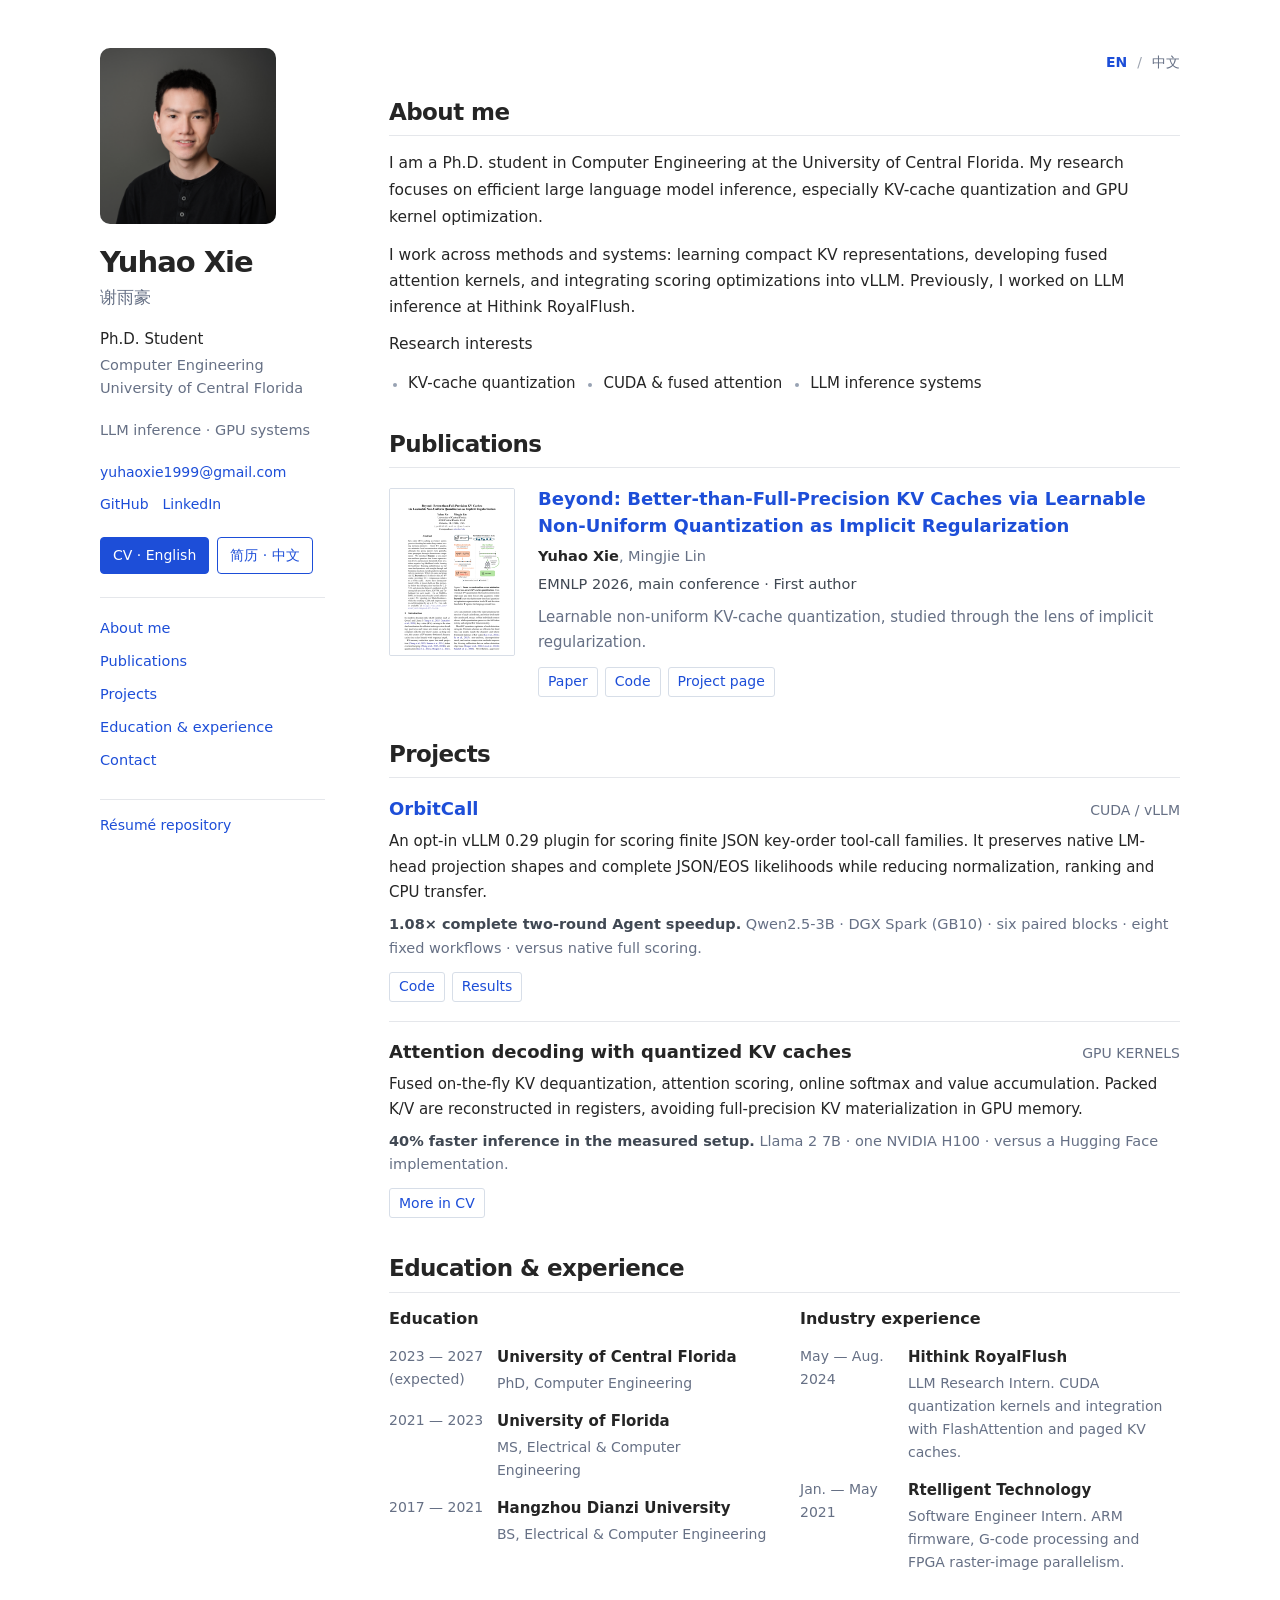
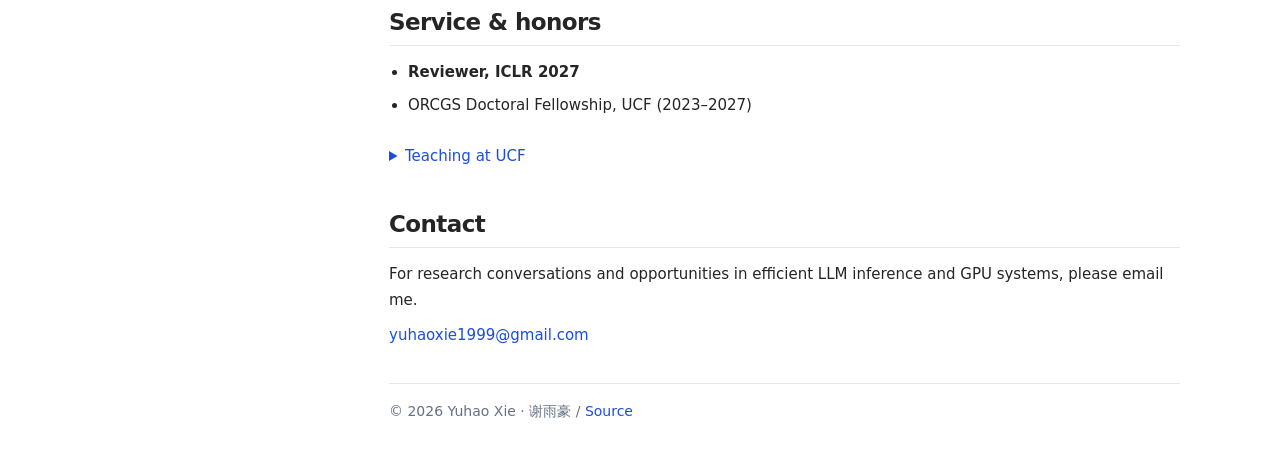
==== commit 52c8a793: "Add supplied portrait to bilingual profile" ====
--- a/index.html
+++ b/index.html
@@ -1,60 +1,61 @@
-<!doctype html>
-<html lang="en">
-<head>
-  <meta charset="utf-8"><meta name="viewport" content="width=device-width, initial-scale=1">
-  <title>Yuhao Xie | LLM Inference &amp; GPU Systems</title><meta name="description" content="Yuhao Xie, Computer Engineering PhD student at UCF. Research in efficient LLM inference, KV-cache quantization, CUDA kernels and Agent scoring.">
-  <meta name="theme-color" content="#1d4ed8"><meta name="color-scheme" content="light">
-  <link rel="canonical" href="https://wsxhjnb1.github.io/"><link rel="alternate" hreflang="en" href="https://wsxhjnb1.github.io/"><link rel="alternate" hreflang="zh-CN" href="https://wsxhjnb1.github.io/zh/"><link rel="alternate" hreflang="x-default" href="https://wsxhjnb1.github.io/">
-  <meta property="og:type" content="website"><meta property="og:title" content="Yuhao Xie | LLM Inference &amp; GPU Systems"><meta property="og:description" content="Yuhao Xie, Computer Engineering PhD student at UCF. Research in efficient LLM inference, KV-cache quantization, CUDA kernels and Agent scoring."><meta property="og:url" content="https://wsxhjnb1.github.io/">
-  <link rel="icon" href="assets/favicon.svg?v=academic-20261105" type="image/svg+xml"><link rel="stylesheet" href="assets/styles.css?v=academic-20261105">
-</head>
-<body>
-<a class="skip-link" href="#main">Skip to content</a>
-<div class="page-shell">
-  <aside class="profile-sidebar" aria-label="Profile">
-    <h1 class="profile-name">Yuhao Xie</h1><p class="profile-native">谢雨豪</p>
-    <p class="profile-role">Ph.D. Student</p><p class="profile-affiliation">Computer Engineering<br>University of Central Florida</p>
-    <p class="profile-focus">LLM inference · GPU systems</p>
-    <div class="profile-links"><a href="mailto:yuhaoxie1999@gmail.com" class="">yuhaoxie1999@gmail.com</a><a href="https://github.com/wsxhjnb1" class="">GitHub</a><a href="https://www.linkedin.com/in/yuhao-xie/" class="">LinkedIn</a></div>
-    <div class="cv-links"><a href="assets/resume/yuhao_xie_resume_en.pdf" class="blue-button">CV · English</a><a href="assets/resume/yuhao_xie_resume_zh.pdf" class="outline-button">简历 · 中文</a></div>
-    <nav class="profile-nav" aria-label="Navigation"><a href="#about" class="">About me</a><a href="#research" class="">Publications</a><a href="#projects" class="">Projects</a><a href="#background" class="">Education &amp; experience</a><a href="#contact" class="">Contact</a></nav>
-    <p class="profile-note"><a href="https://github.com/wsxhjnb1/resume" class="">Résumé repository</a></p>
-  </aside>
-  <main class="content-column" id="main">
-    <div class="site-tools"><div class="language-switch" aria-label="Language"><a href="./" lang="en" aria-current="page">EN</a><span aria-hidden="true">/</span><a href="zh/" lang="zh-CN">中文</a></div></div>
-    <section class="cv-section section-intro" id="about"><h2>About me</h2>
-      <p class="intro-lead">I am a Ph.D. student in Computer Engineering at the University of Central Florida. My research focuses on efficient large language model inference, especially KV-cache quantization and GPU kernel optimization.</p><p>I work across methods and systems: learning compact KV representations, developing fused attention kernels, and integrating scoring optimizations into vLLM. Previously, I worked on LLM inference at Hithink RoyalFlush.</p>
-      <p class="interests-label">Research interests</p><ul class="interest-list"><li>KV-cache quantization</li><li>CUDA &amp; fused attention</li><li>LLM inference systems</li></ul>
-    </section>
-    <section class="cv-section" id="research"><h2>Publications</h2>
-      <article class="paper-entry">
-        <a class="paper-cover-link" href="https://wsxhjnb1.github.io/Beyond-KV-Cache/paper/Beyond.pdf"><img class="paper-cover" src="assets/beyond-paper-preview.png" alt="First page of the Beyond paper" width="495" height="700"></a>
-        <div class="paper-content"><h3 class="paper-title"><a href="https://wsxhjnb1.github.io/Beyond-KV-Cache/paper/Beyond.pdf" class="">Beyond: Better-than-Full-Precision KV Caches via Learnable Non-Uniform Quantization as Implicit Regularization</a></h3>
-          <p class="paper-authors"><strong>Yuhao Xie</strong>, Mingjie Lin</p><p class="paper-venue">EMNLP 2026, main conference · First author</p>
-          <p class="paper-summary">Learnable non-uniform KV-cache quantization, studied through the lens of implicit regularization.</p>
-          <div class="resource-links"><a href="https://wsxhjnb1.github.io/Beyond-KV-Cache/paper/Beyond.pdf" class="">Paper</a><a href="https://github.com/wsxhjnb1/Beyond-KV-Cache" class="">Code</a><a href="https://wsxhjnb1.github.io/Beyond-KV-Cache/" class="">Project page</a></div>
-        </div>
-      </article>
-    </section>
-    <section class="cv-section" id="projects"><h2>Projects</h2>
-      <article class="project-entry"><div class="project-heading"><h3><a href="https://github.com/wsxhjnb1/OrbitCall" class="">OrbitCall</a></h3><span class="project-category">CUDA / vLLM</span></div>
-        <p class="project-desc">An opt-in vLLM 0.29 plugin for scoring finite JSON key-order tool-call families. It preserves native LM-head projection shapes and complete JSON/EOS likelihoods while reducing normalization, ranking and CPU transfer.</p><p class="project-result"><strong>1.08× complete two-round Agent speedup.</strong> Qwen2.5-3B · DGX Spark (GB10) · six paired blocks · eight fixed workflows · versus native full scoring.</p>
-        <div class="resource-links"><a href="https://github.com/wsxhjnb1/OrbitCall" class="">Code</a><a href="https://github.com/wsxhjnb1/OrbitCall/blob/main/evidence/vllm_agent/RESULTS.md" class="">Results</a></div>
-      </article>
-      <article class="project-entry"><div class="project-heading"><h3>Attention decoding with quantized KV caches</h3><span class="project-category">GPU KERNELS</span></div>
-        <p class="project-desc">Fused on-the-fly KV dequantization, attention scoring, online softmax and value accumulation. Packed K/V are reconstructed in registers, avoiding full-precision KV materialization in GPU memory.</p><p class="project-result"><strong>40% faster inference in the measured setup.</strong> Llama 2 7B · one NVIDIA H100 · versus a Hugging Face implementation.</p>
-        <div class="resource-links"><a href="assets/resume/yuhao_xie_resume_en.pdf" class="">More in CV</a></div>
-      </article>
-    </section>
-    <section class="cv-section" id="background"><h2>Education & experience</h2>
-      <div class="background-grid"><div><h3>Education</h3><div class="timeline-entry"><span class="timeline-date">2023 — 2027 (expected)</span><div class="timeline-content"><h4>University of Central Florida</h4><p>PhD, Computer Engineering</p></div></div><div class="timeline-entry"><span class="timeline-date">2021 — 2023</span><div class="timeline-content"><h4>University of Florida</h4><p>MS, Electrical &amp; Computer Engineering</p></div></div><div class="timeline-entry"><span class="timeline-date">2017 — 2021</span><div class="timeline-content"><h4>Hangzhou Dianzi University</h4><p>BS, Electrical &amp; Computer Engineering</p></div></div></div><div><h3>Industry experience</h3><div class="timeline-entry"><span class="timeline-date">May — Aug. 2024</span><div class="timeline-content"><h4>Hithink RoyalFlush</h4><p>LLM Research Intern. CUDA quantization kernels and integration with FlashAttention and paged KV caches.</p></div></div><div class="timeline-entry"><span class="timeline-date">Jan. — May 2021</span><div class="timeline-content"><h4>Rtelligent Technology</h4><p>Software Engineer Intern. ARM firmware, G-code processing and FPGA raster-image parallelism.</p></div></div></div></div>
-    </section>
-    <section class="cv-section" id="service"><h2>Service & honors</h2>
-      <ul class="service-list"><li><strong>Reviewer, ICLR 2027</strong></li><li>ORCGS Doctoral Fellowship, UCF (2023–2027)</li></ul>
-      <details class="teaching-details"><summary>Teaching at UCF</summary><div class="teaching-columns"><div class="teaching-group"><h3>Instructor</h3><ul><li>Aug.–Dec. 2026 · Digital Systems (EEE3342C), Computer Organization (EEL3801C)</li><li>Aug. 2024–May 2025 · Computer Organization Lab</li></ul></div><div class="teaching-group"><h3>Teaching Assistant</h3><ul><li>Aug.–Dec. 2026 · Hardware Security and Trusted Circuit Design (EEE4346C)</li><li>May–Aug. 2025 · Junior Design</li></ul></div></div></details>
-    </section>
-    <section class="cv-section contact-section" id="contact"><h2>Contact</h2><p>For research conversations and opportunities in efficient LLM inference and GPU systems, please email me.</p><p><a href="mailto:yuhaoxie1999@gmail.com" class="">yuhaoxie1999@gmail.com</a></p></section>
-    <footer class="site-footer">© 2026 Yuhao Xie · 谢雨豪 <span aria-hidden="true">/</span> <a href="https://github.com/wsxhjnb1/wsxhjnb1.github.io" class="">Source</a></footer>
-  </main>
-</div>
-</body></html>
+<!doctype html>
+<html lang="en">
+<head>
+  <meta charset="utf-8"><meta name="viewport" content="width=device-width, initial-scale=1">
+  <title>Yuhao Xie | LLM Inference &amp; GPU Systems</title><meta name="description" content="Yuhao Xie, Computer Engineering PhD student at UCF. Research in efficient LLM inference, KV-cache quantization, CUDA kernels and Agent scoring.">
+  <meta name="theme-color" content="#1d4ed8"><meta name="color-scheme" content="light">
+  <link rel="canonical" href="https://wsxhjnb1.github.io/"><link rel="alternate" hreflang="en" href="https://wsxhjnb1.github.io/"><link rel="alternate" hreflang="zh-CN" href="https://wsxhjnb1.github.io/zh/"><link rel="alternate" hreflang="x-default" href="https://wsxhjnb1.github.io/">
+  <meta property="og:type" content="website"><meta property="og:title" content="Yuhao Xie | LLM Inference &amp; GPU Systems"><meta property="og:description" content="Yuhao Xie, Computer Engineering PhD student at UCF. Research in efficient LLM inference, KV-cache quantization, CUDA kernels and Agent scoring."><meta property="og:url" content="https://wsxhjnb1.github.io/">
+  <link rel="icon" href="assets/favicon.svg?v=academic-20261105" type="image/svg+xml"><link rel="stylesheet" href="assets/styles.css?v=portrait-20261105">
+</head>
+<body>
+<a class="skip-link" href="#main">Skip to content</a>
+<div class="page-shell">
+  <aside class="profile-sidebar" aria-label="Profile">
+    <img class="profile-photo" src="assets/yuhao-xie.jpg" alt="Portrait of Yuhao Xie" width="3652" height="5489" fetchpriority="high" decoding="async">
+    <h1 class="profile-name">Yuhao Xie</h1><p class="profile-native">谢雨豪</p>
+    <p class="profile-role">Ph.D. Student</p><p class="profile-affiliation">Computer Engineering<br>University of Central Florida</p>
+    <p class="profile-focus">LLM inference · GPU systems</p>
+    <div class="profile-links"><a href="mailto:yuhaoxie1999@gmail.com" class="">yuhaoxie1999@gmail.com</a><a href="https://github.com/wsxhjnb1" class="">GitHub</a><a href="https://www.linkedin.com/in/yuhao-xie/" class="">LinkedIn</a></div>
+    <div class="cv-links"><a href="assets/resume/yuhao_xie_resume_en.pdf" class="blue-button">CV · English</a><a href="assets/resume/yuhao_xie_resume_zh.pdf" class="outline-button">简历 · 中文</a></div>
+    <nav class="profile-nav" aria-label="Navigation"><a href="#about" class="">About me</a><a href="#research" class="">Publications</a><a href="#projects" class="">Projects</a><a href="#background" class="">Education &amp; experience</a><a href="#contact" class="">Contact</a></nav>
+    <p class="profile-note"><a href="https://github.com/wsxhjnb1/resume" class="">Résumé repository</a></p>
+  </aside>
+  <main class="content-column" id="main">
+    <div class="site-tools"><div class="language-switch" aria-label="Language"><a href="./" lang="en" aria-current="page">EN</a><span aria-hidden="true">/</span><a href="zh/" lang="zh-CN">中文</a></div></div>
+    <section class="cv-section section-intro" id="about"><h2>About me</h2>
+      <p class="intro-lead">I am a Ph.D. student in Computer Engineering at the University of Central Florida. My research focuses on efficient large language model inference, especially KV-cache quantization and GPU kernel optimization.</p><p>I work across methods and systems: learning compact KV representations, developing fused attention kernels, and integrating scoring optimizations into vLLM. Previously, I worked on LLM inference at Hithink RoyalFlush.</p>
+      <p class="interests-label">Research interests</p><ul class="interest-list"><li>KV-cache quantization</li><li>CUDA &amp; fused attention</li><li>LLM inference systems</li></ul>
+    </section>
+    <section class="cv-section" id="research"><h2>Publications</h2>
+      <article class="paper-entry">
+        <a class="paper-cover-link" href="https://wsxhjnb1.github.io/Beyond-KV-Cache/paper/Beyond.pdf"><img class="paper-cover" src="assets/beyond-paper-preview.png" alt="First page of the Beyond paper" width="495" height="700"></a>
+        <div class="paper-content"><h3 class="paper-title"><a href="https://wsxhjnb1.github.io/Beyond-KV-Cache/paper/Beyond.pdf" class="">Beyond: Better-than-Full-Precision KV Caches via Learnable Non-Uniform Quantization as Implicit Regularization</a></h3>
+          <p class="paper-authors"><strong>Yuhao Xie</strong>, Mingjie Lin</p><p class="paper-venue">EMNLP 2026, main conference · First author</p>
+          <p class="paper-summary">Learnable non-uniform KV-cache quantization, studied through the lens of implicit regularization.</p>
+          <div class="resource-links"><a href="https://wsxhjnb1.github.io/Beyond-KV-Cache/paper/Beyond.pdf" class="">Paper</a><a href="https://github.com/wsxhjnb1/Beyond-KV-Cache" class="">Code</a><a href="https://wsxhjnb1.github.io/Beyond-KV-Cache/" class="">Project page</a></div>
+        </div>
+      </article>
+    </section>
+    <section class="cv-section" id="projects"><h2>Projects</h2>
+      <article class="project-entry"><div class="project-heading"><h3><a href="https://github.com/wsxhjnb1/OrbitCall" class="">OrbitCall</a></h3><span class="project-category">CUDA / vLLM</span></div>
+        <p class="project-desc">An opt-in vLLM 0.29 plugin for scoring finite JSON key-order tool-call families. It preserves native LM-head projection shapes and complete JSON/EOS likelihoods while reducing normalization, ranking and CPU transfer.</p><p class="project-result"><strong>1.08× complete two-round Agent speedup.</strong> Qwen2.5-3B · DGX Spark (GB10) · six paired blocks · eight fixed workflows · versus native full scoring.</p>
+        <div class="resource-links"><a href="https://github.com/wsxhjnb1/OrbitCall" class="">Code</a><a href="https://github.com/wsxhjnb1/OrbitCall/blob/main/evidence/vllm_agent/RESULTS.md" class="">Results</a></div>
+      </article>
+      <article class="project-entry"><div class="project-heading"><h3>Attention decoding with quantized KV caches</h3><span class="project-category">GPU KERNELS</span></div>
+        <p class="project-desc">Fused on-the-fly KV dequantization, attention scoring, online softmax and value accumulation. Packed K/V are reconstructed in registers, avoiding full-precision KV materialization in GPU memory.</p><p class="project-result"><strong>40% faster inference in the measured setup.</strong> Llama 2 7B · one NVIDIA H100 · versus a Hugging Face implementation.</p>
+        <div class="resource-links"><a href="assets/resume/yuhao_xie_resume_en.pdf" class="">More in CV</a></div>
+      </article>
+    </section>
+    <section class="cv-section" id="background"><h2>Education & experience</h2>
+      <div class="background-grid"><div><h3>Education</h3><div class="timeline-entry"><span class="timeline-date">2023 — 2027 (expected)</span><div class="timeline-content"><h4>University of Central Florida</h4><p>PhD, Computer Engineering</p></div></div><div class="timeline-entry"><span class="timeline-date">2021 — 2023</span><div class="timeline-content"><h4>University of Florida</h4><p>MS, Electrical &amp; Computer Engineering</p></div></div><div class="timeline-entry"><span class="timeline-date">2017 — 2021</span><div class="timeline-content"><h4>Hangzhou Dianzi University</h4><p>BS, Electrical &amp; Computer Engineering</p></div></div></div><div><h3>Industry experience</h3><div class="timeline-entry"><span class="timeline-date">May — Aug. 2024</span><div class="timeline-content"><h4>Hithink RoyalFlush</h4><p>LLM Research Intern. CUDA quantization kernels and integration with FlashAttention and paged KV caches.</p></div></div><div class="timeline-entry"><span class="timeline-date">Jan. — May 2021</span><div class="timeline-content"><h4>Rtelligent Technology</h4><p>Software Engineer Intern. ARM firmware, G-code processing and FPGA raster-image parallelism.</p></div></div></div></div>
+    </section>
+    <section class="cv-section" id="service"><h2>Service & honors</h2>
+      <ul class="service-list"><li><strong>Reviewer, ICLR 2027</strong></li><li>ORCGS Doctoral Fellowship, UCF (2023–2027)</li></ul>
+      <details class="teaching-details"><summary>Teaching at UCF</summary><div class="teaching-columns"><div class="teaching-group"><h3>Instructor</h3><ul><li>Aug.–Dec. 2026 · Digital Systems (EEE3342C), Computer Organization (EEL3801C)</li><li>Aug. 2024–May 2025 · Computer Organization Lab</li></ul></div><div class="teaching-group"><h3>Teaching Assistant</h3><ul><li>Aug.–Dec. 2026 · Hardware Security and Trusted Circuit Design (EEE4346C)</li><li>May–Aug. 2025 · Junior Design</li></ul></div></div></details>
+    </section>
+    <section class="cv-section contact-section" id="contact"><h2>Contact</h2><p>For research conversations and opportunities in efficient LLM inference and GPU systems, please email me.</p><p><a href="mailto:yuhaoxie1999@gmail.com" class="">yuhaoxie1999@gmail.com</a></p></section>
+    <footer class="site-footer">© 2026 Yuhao Xie · 谢雨豪 <span aria-hidden="true">/</span> <a href="https://github.com/wsxhjnb1/wsxhjnb1.github.io" class="">Source</a></footer>
+  </main>
+</div>
+</body></html>
--- a/assets/styles.css
+++ b/assets/styles.css
@@ -53,6 +53,19 @@
   padding-block: 48px 30px;
 }
 .profile-sidebar { position: sticky; top: 40px; min-width: 0; }
+.profile-photo {
+  display: block;
+  width: 176px;
+  height: 176px;
+  margin: 0 0 20px;
+  border-radius: 10px;
+  object-fit: cover;
+  object-position: 50% 20%;
+  background: #f3f4f6;
+}
+@media (min-width: 821px) and (max-height: 900px) {
+  .profile-sidebar { position: static; }
+}
 .profile-name {
   margin: 0 0 3px;
   font-size: 29px;
@@ -200,6 +213,7 @@
 @media (max-width: 820px) {
   .page-shell { grid-template-columns: minmax(0, 1fr); gap: 26px; padding-top: 28px; }
   .profile-sidebar { position: static; padding-bottom: 22px; border-bottom: 1px solid var(--rule); }
+  .profile-photo { width: 140px; height: 140px; margin-bottom: 16px; }
   .profile-name { padding-right: 100px; font-size: 29px; }
   .profile-native { margin-bottom: 12px; }
   .profile-focus { max-width: 65ch; margin-top: 10px; }
@@ -266,4 +280,4 @@
 @media (prefers-reduced-motion: reduce) {
   html { scroll-behavior: auto; }
   *, *::before, *::after { animation: none !important; transition: none !important; }
-}
+}
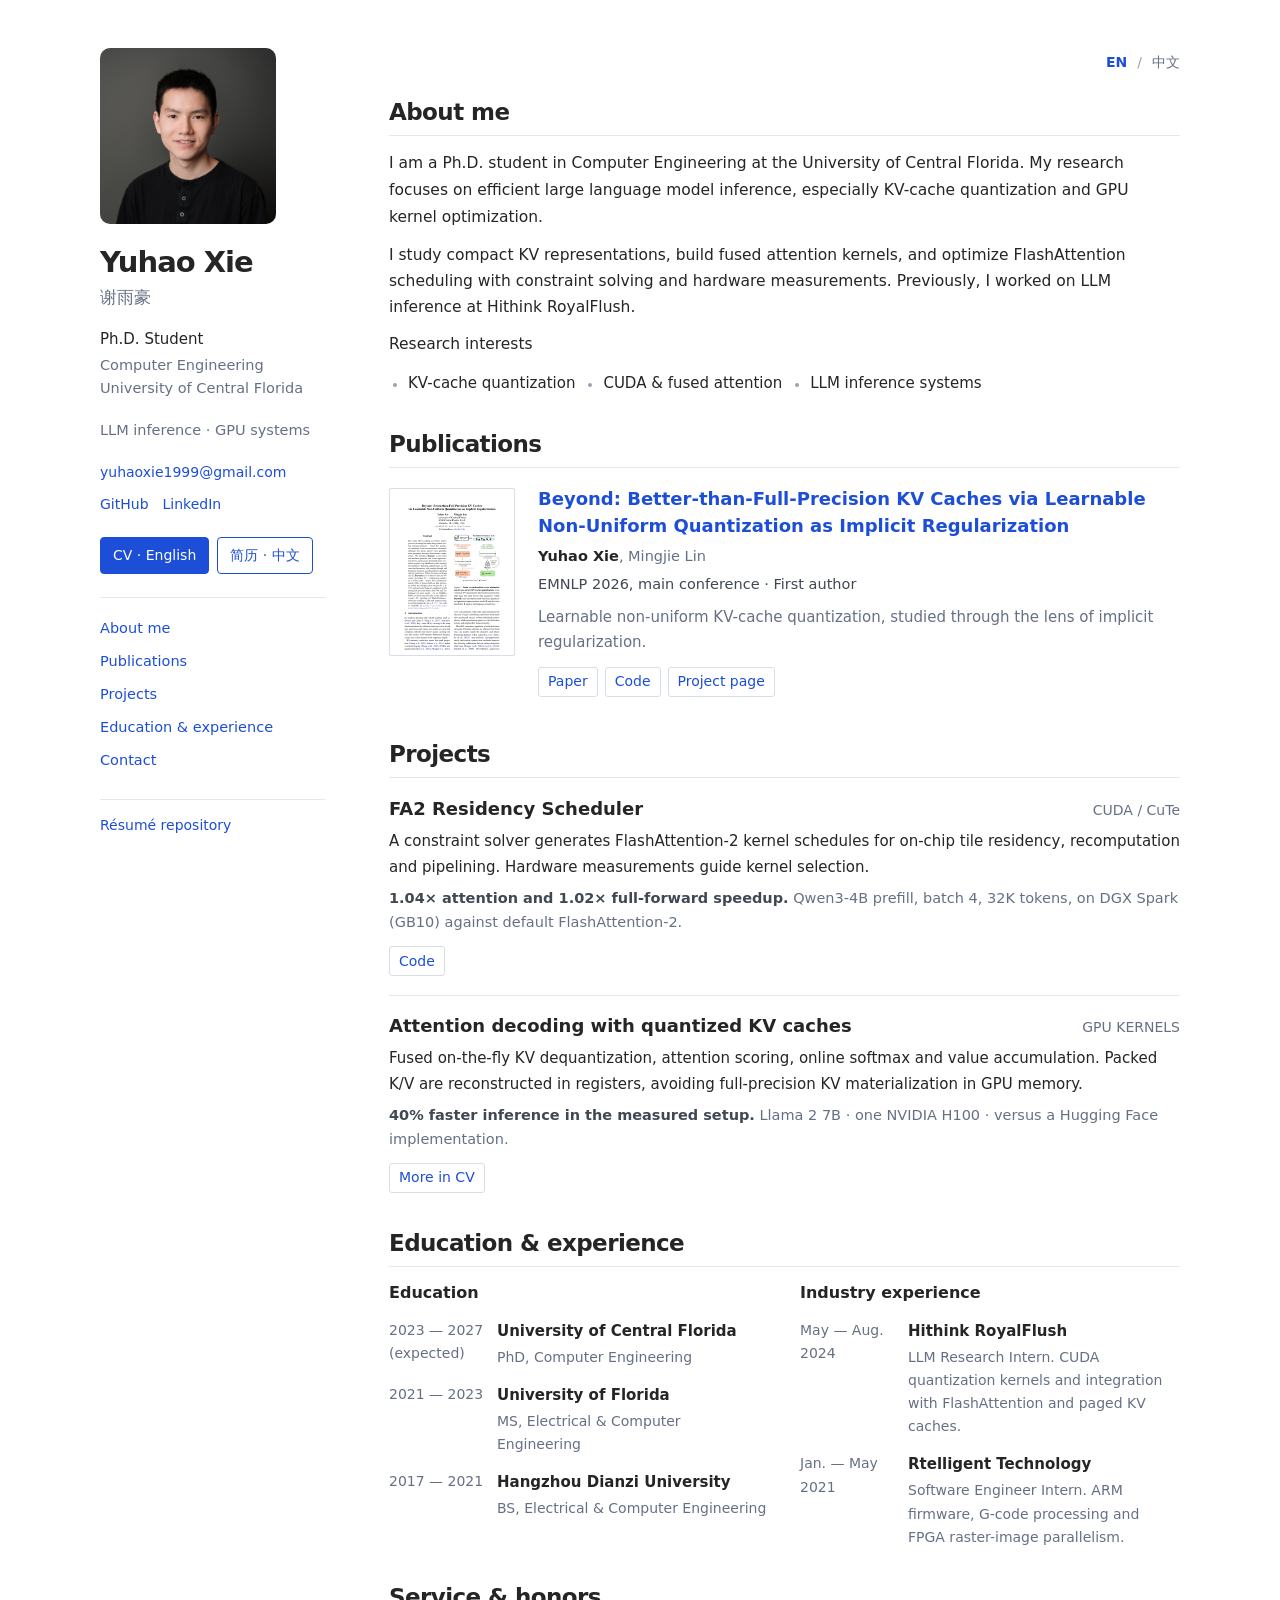
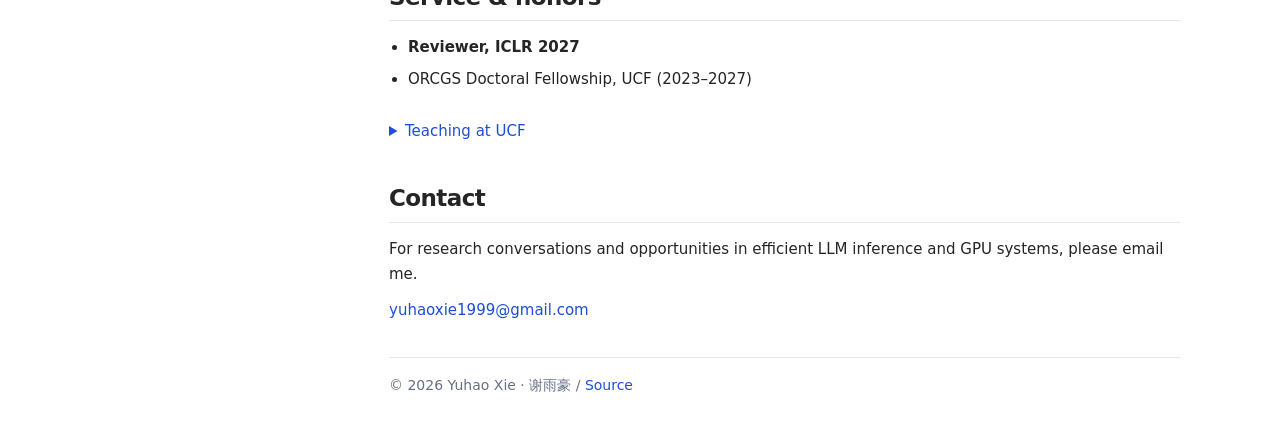
==== commit 4bf6a66a: "Show FA2 residency scheduling research" ====
--- a/index.html
+++ b/index.html
@@ -2,10 +2,10 @@
 <html lang="en">
 <head>
   <meta charset="utf-8"><meta name="viewport" content="width=device-width, initial-scale=1">
-  <title>Yuhao Xie | LLM Inference &amp; GPU Systems</title><meta name="description" content="Yuhao Xie, Computer Engineering PhD student at UCF. Research in efficient LLM inference, KV-cache quantization, CUDA kernels and Agent scoring.">
+  <title>Yuhao Xie | LLM Inference &amp; GPU Systems</title><meta name="description" content="Yuhao Xie, Computer Engineering PhD student at UCF. Research in efficient LLM inference, KV-cache quantization, CUDA kernels and FlashAttention scheduling.">
   <meta name="theme-color" content="#1d4ed8"><meta name="color-scheme" content="light">
   <link rel="canonical" href="https://wsxhjnb1.github.io/"><link rel="alternate" hreflang="en" href="https://wsxhjnb1.github.io/"><link rel="alternate" hreflang="zh-CN" href="https://wsxhjnb1.github.io/zh/"><link rel="alternate" hreflang="x-default" href="https://wsxhjnb1.github.io/">
-  <meta property="og:type" content="website"><meta property="og:title" content="Yuhao Xie | LLM Inference &amp; GPU Systems"><meta property="og:description" content="Yuhao Xie, Computer Engineering PhD student at UCF. Research in efficient LLM inference, KV-cache quantization, CUDA kernels and Agent scoring."><meta property="og:url" content="https://wsxhjnb1.github.io/">
+  <meta property="og:type" content="website"><meta property="og:title" content="Yuhao Xie | LLM Inference &amp; GPU Systems"><meta property="og:description" content="Yuhao Xie, Computer Engineering PhD student at UCF. Research in efficient LLM inference, KV-cache quantization, CUDA kernels and FlashAttention scheduling."><meta property="og:url" content="https://wsxhjnb1.github.io/">
   <link rel="icon" href="assets/favicon.svg?v=academic-20261105" type="image/svg+xml"><link rel="stylesheet" href="assets/styles.css?v=portrait-20261105">
 </head>
 <body>
@@ -24,7 +24,7 @@
   <main class="content-column" id="main">
     <div class="site-tools"><div class="language-switch" aria-label="Language"><a href="./" lang="en" aria-current="page">EN</a><span aria-hidden="true">/</span><a href="zh/" lang="zh-CN">中文</a></div></div>
     <section class="cv-section section-intro" id="about"><h2>About me</h2>
-      <p class="intro-lead">I am a Ph.D. student in Computer Engineering at the University of Central Florida. My research focuses on efficient large language model inference, especially KV-cache quantization and GPU kernel optimization.</p><p>I work across methods and systems: learning compact KV representations, developing fused attention kernels, and integrating scoring optimizations into vLLM. Previously, I worked on LLM inference at Hithink RoyalFlush.</p>
+      <p class="intro-lead">I am a Ph.D. student in Computer Engineering at the University of Central Florida. My research focuses on efficient large language model inference, especially KV-cache quantization and GPU kernel optimization.</p><p>I study compact KV representations, build fused attention kernels, and optimize FlashAttention scheduling with constraint solving and hardware measurements. Previously, I worked on LLM inference at Hithink RoyalFlush.</p>
       <p class="interests-label">Research interests</p><ul class="interest-list"><li>KV-cache quantization</li><li>CUDA &amp; fused attention</li><li>LLM inference systems</li></ul>
     </section>
     <section class="cv-section" id="research"><h2>Publications</h2>
@@ -38,9 +38,9 @@
       </article>
     </section>
     <section class="cv-section" id="projects"><h2>Projects</h2>
-      <article class="project-entry"><div class="project-heading"><h3><a href="https://github.com/wsxhjnb1/OrbitCall" class="">OrbitCall</a></h3><span class="project-category">CUDA / vLLM</span></div>
-        <p class="project-desc">An opt-in vLLM 0.29 plugin for scoring finite JSON key-order tool-call families. It preserves native LM-head projection shapes and complete JSON/EOS likelihoods while reducing normalization, ranking and CPU transfer.</p><p class="project-result"><strong>1.08× complete two-round Agent speedup.</strong> Qwen2.5-3B · DGX Spark (GB10) · six paired blocks · eight fixed workflows · versus native full scoring.</p>
-        <div class="resource-links"><a href="https://github.com/wsxhjnb1/OrbitCall" class="">Code</a><a href="https://github.com/wsxhjnb1/OrbitCall/blob/main/evidence/vllm_agent/RESULTS.md" class="">Results</a></div>
+      <article class="project-entry"><div class="project-heading"><h3>FA2 Residency Scheduler</h3><span class="project-category">CUDA / CuTe</span></div>
+        <p class="project-desc">A constraint solver generates FlashAttention-2 kernel schedules for on-chip tile residency, recomputation and pipelining. Hardware measurements guide kernel selection.</p><p class="project-result"><strong>1.04× attention and 1.02× full-forward speedup.</strong> Qwen3-4B prefill, batch 4, 32K tokens, on DGX Spark (GB10) against default FlashAttention-2.</p>
+        <div class="resource-links"><a href="https://github.com/wsxhjnb1/FA2-Residency" class="">Code</a></div>
       </article>
       <article class="project-entry"><div class="project-heading"><h3>Attention decoding with quantized KV caches</h3><span class="project-category">GPU KERNELS</span></div>
         <p class="project-desc">Fused on-the-fly KV dequantization, attention scoring, online softmax and value accumulation. Packed K/V are reconstructed in registers, avoiding full-precision KV materialization in GPU memory.</p><p class="project-result"><strong>40% faster inference in the measured setup.</strong> Llama 2 7B · one NVIDIA H100 · versus a Hugging Face implementation.</p>
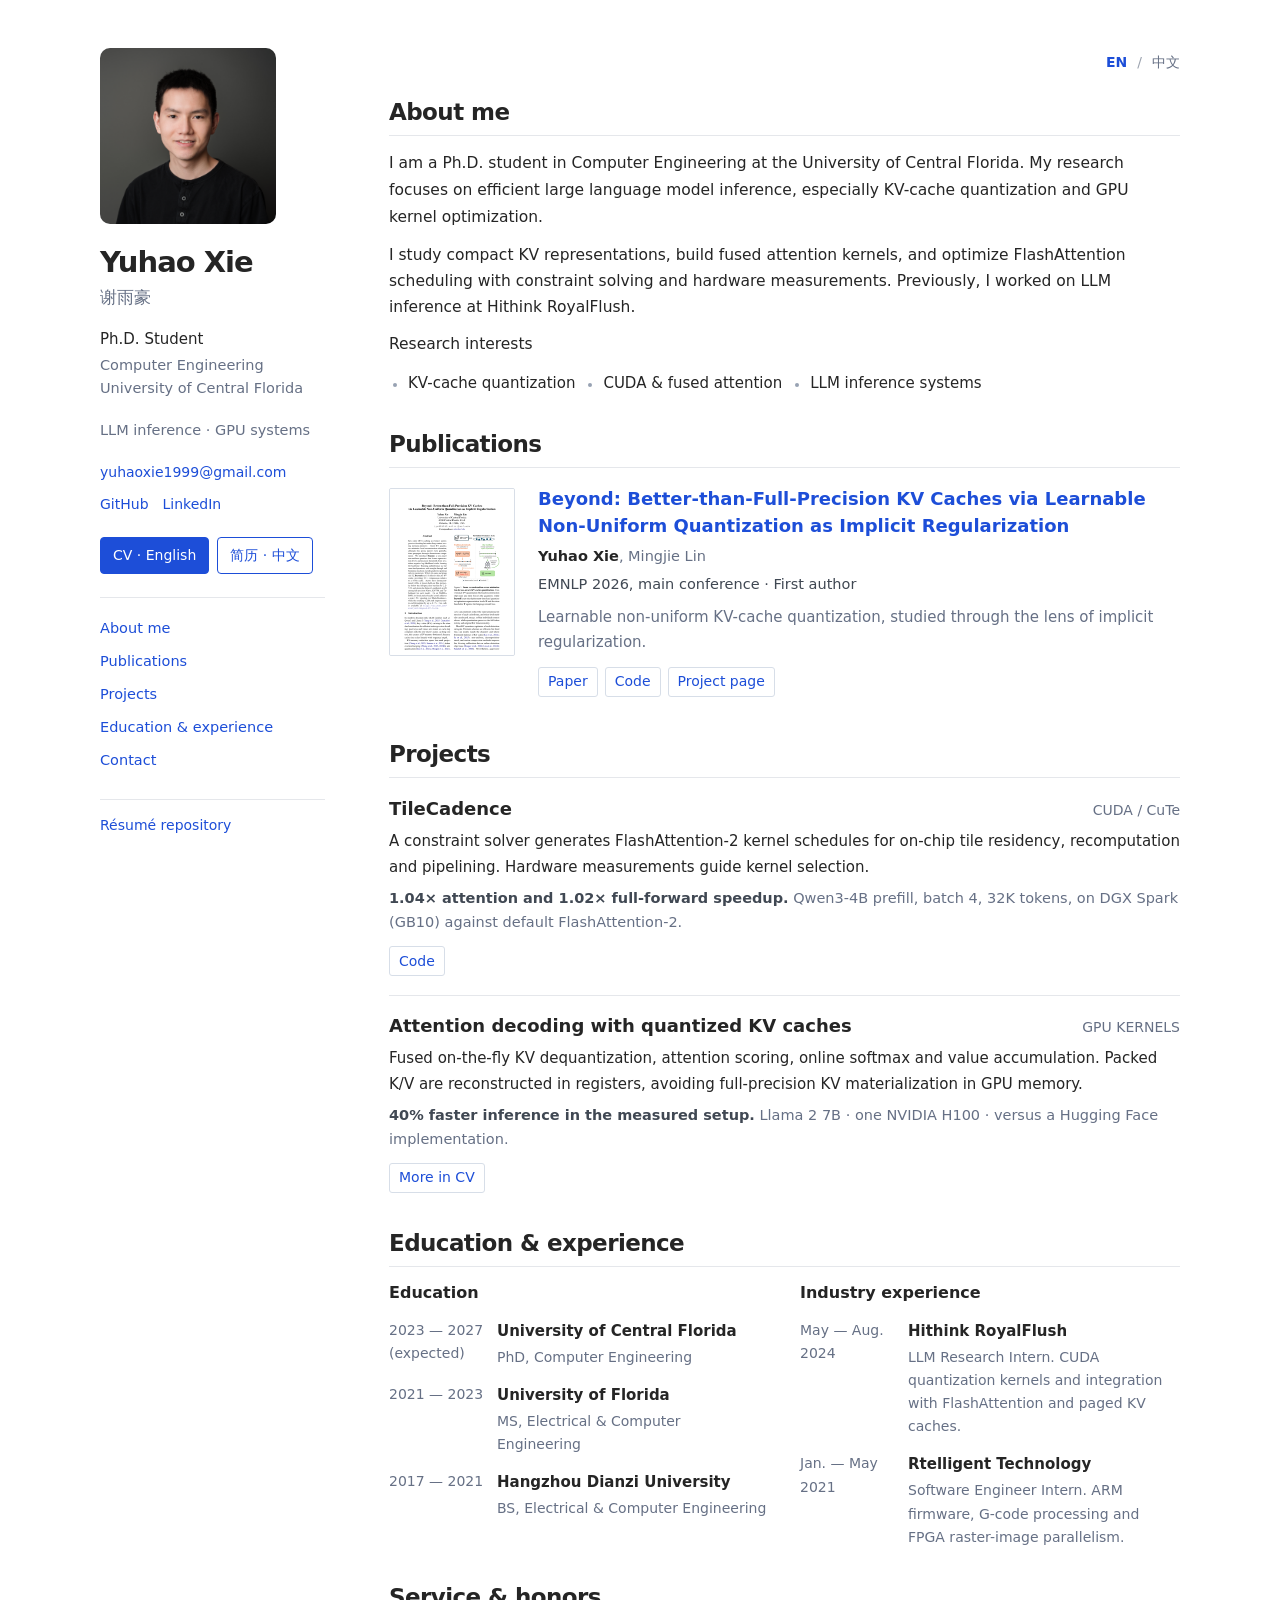
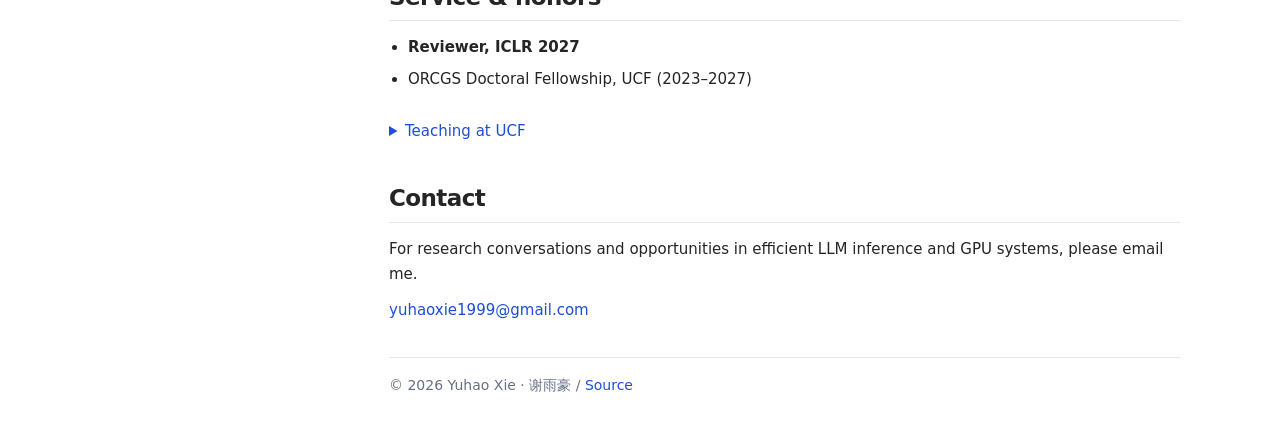
==== commit 32d99c4d: "Update project name to TileCadence" ====
--- a/index.html
+++ b/index.html
@@ -38,9 +38,9 @@
       </article>
     </section>
     <section class="cv-section" id="projects"><h2>Projects</h2>
-      <article class="project-entry"><div class="project-heading"><h3>FA2 Residency Scheduler</h3><span class="project-category">CUDA / CuTe</span></div>
+      <article class="project-entry"><div class="project-heading"><h3>TileCadence</h3><span class="project-category">CUDA / CuTe</span></div>
         <p class="project-desc">A constraint solver generates FlashAttention-2 kernel schedules for on-chip tile residency, recomputation and pipelining. Hardware measurements guide kernel selection.</p><p class="project-result"><strong>1.04× attention and 1.02× full-forward speedup.</strong> Qwen3-4B prefill, batch 4, 32K tokens, on DGX Spark (GB10) against default FlashAttention-2.</p>
-        <div class="resource-links"><a href="https://github.com/wsxhjnb1/FA2-Residency" class="">Code</a></div>
+        <div class="resource-links"><a href="https://github.com/wsxhjnb1/TileCadence" class="">Code</a></div>
       </article>
       <article class="project-entry"><div class="project-heading"><h3>Attention decoding with quantized KV caches</h3><span class="project-category">GPU KERNELS</span></div>
         <p class="project-desc">Fused on-the-fly KV dequantization, attention scoring, online softmax and value accumulation. Packed K/V are reconstructed in registers, avoiding full-precision KV materialization in GPU memory.</p><p class="project-result"><strong>40% faster inference in the measured setup.</strong> Llama 2 7B · one NVIDIA H100 · versus a Hugging Face implementation.</p>
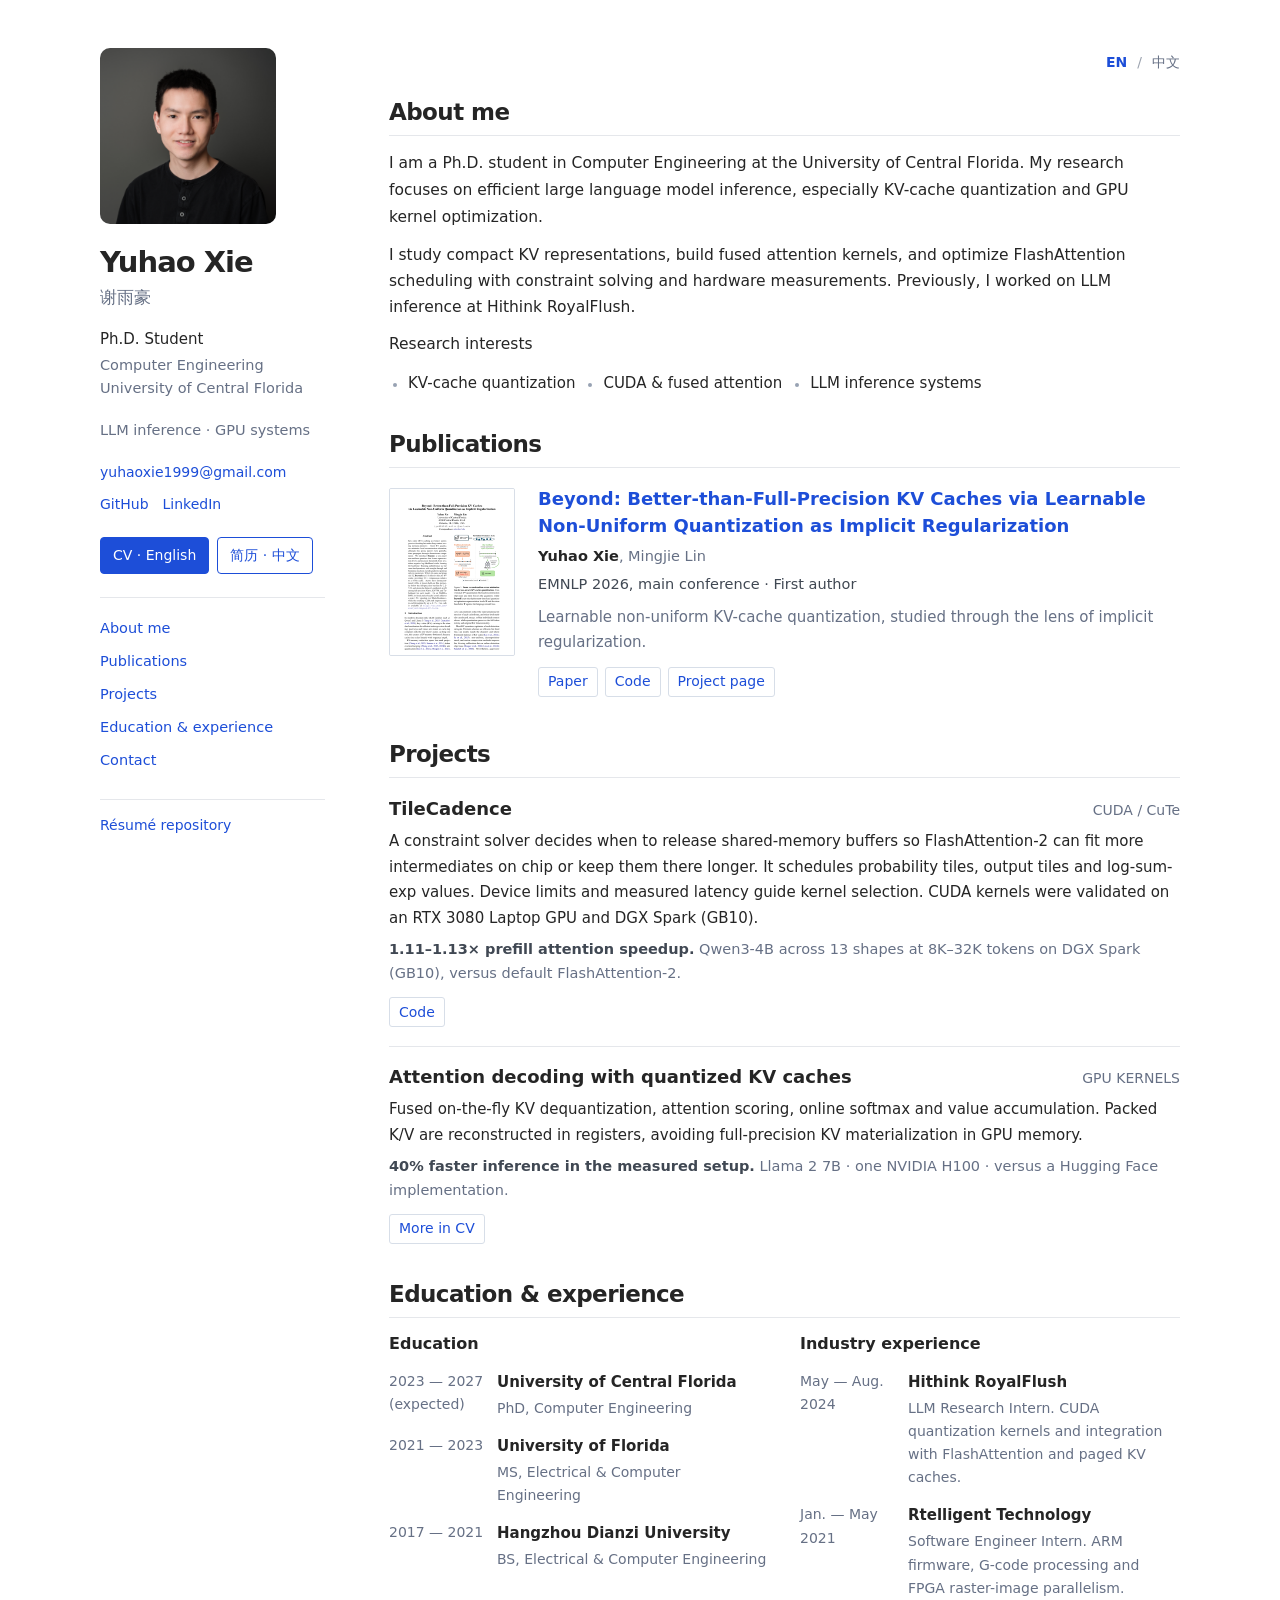
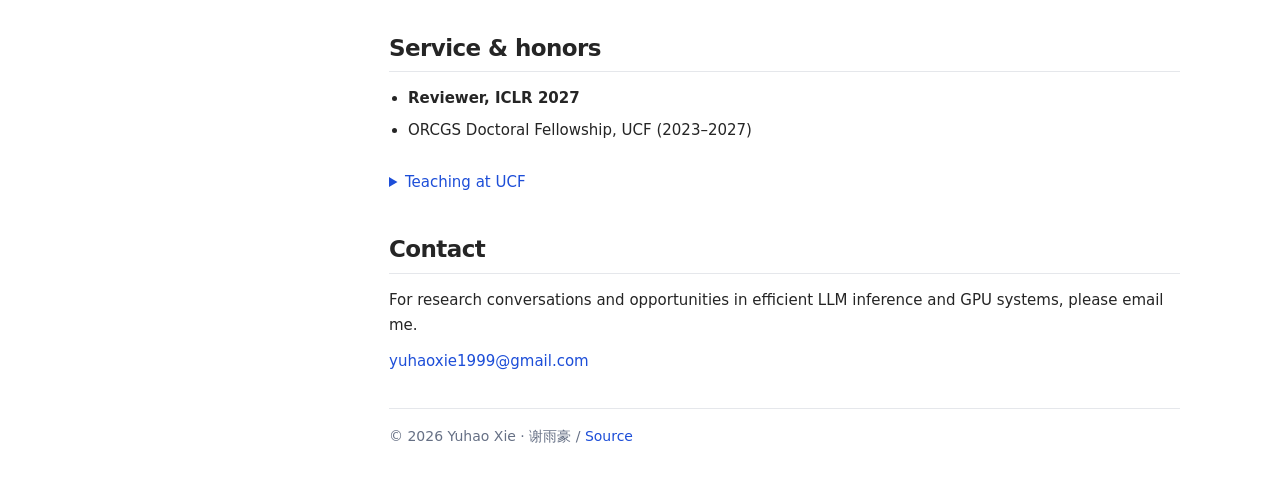
==== commit 28809630: "Update TileCadence profile and résumé downloads" ====
--- a/index.html
+++ b/index.html
@@ -39,7 +39,7 @@
     </section>
     <section class="cv-section" id="projects"><h2>Projects</h2>
       <article class="project-entry"><div class="project-heading"><h3>TileCadence</h3><span class="project-category">CUDA / CuTe</span></div>
-        <p class="project-desc">A constraint solver generates FlashAttention-2 kernel schedules for on-chip tile residency, recomputation and pipelining. Hardware measurements guide kernel selection.</p><p class="project-result"><strong>1.04× attention and 1.02× full-forward speedup.</strong> Qwen3-4B prefill, batch 4, 32K tokens, on DGX Spark (GB10) against default FlashAttention-2.</p>
+        <p class="project-desc">A constraint solver decides when to release shared-memory buffers so FlashAttention-2 can fit more intermediates on chip or keep them there longer. It schedules probability tiles, output tiles and log-sum-exp values. Device limits and measured latency guide kernel selection. CUDA kernels were validated on an RTX 3080 Laptop GPU and DGX Spark (GB10).</p><p class="project-result"><strong>1.11–1.13× prefill attention speedup.</strong> Qwen3-4B across 13 shapes at 8K–32K tokens on DGX Spark (GB10), versus default FlashAttention-2.</p>
         <div class="resource-links"><a href="https://github.com/wsxhjnb1/TileCadence" class="">Code</a></div>
       </article>
       <article class="project-entry"><div class="project-heading"><h3>Attention decoding with quantized KV caches</h3><span class="project-category">GPU KERNELS</span></div>
